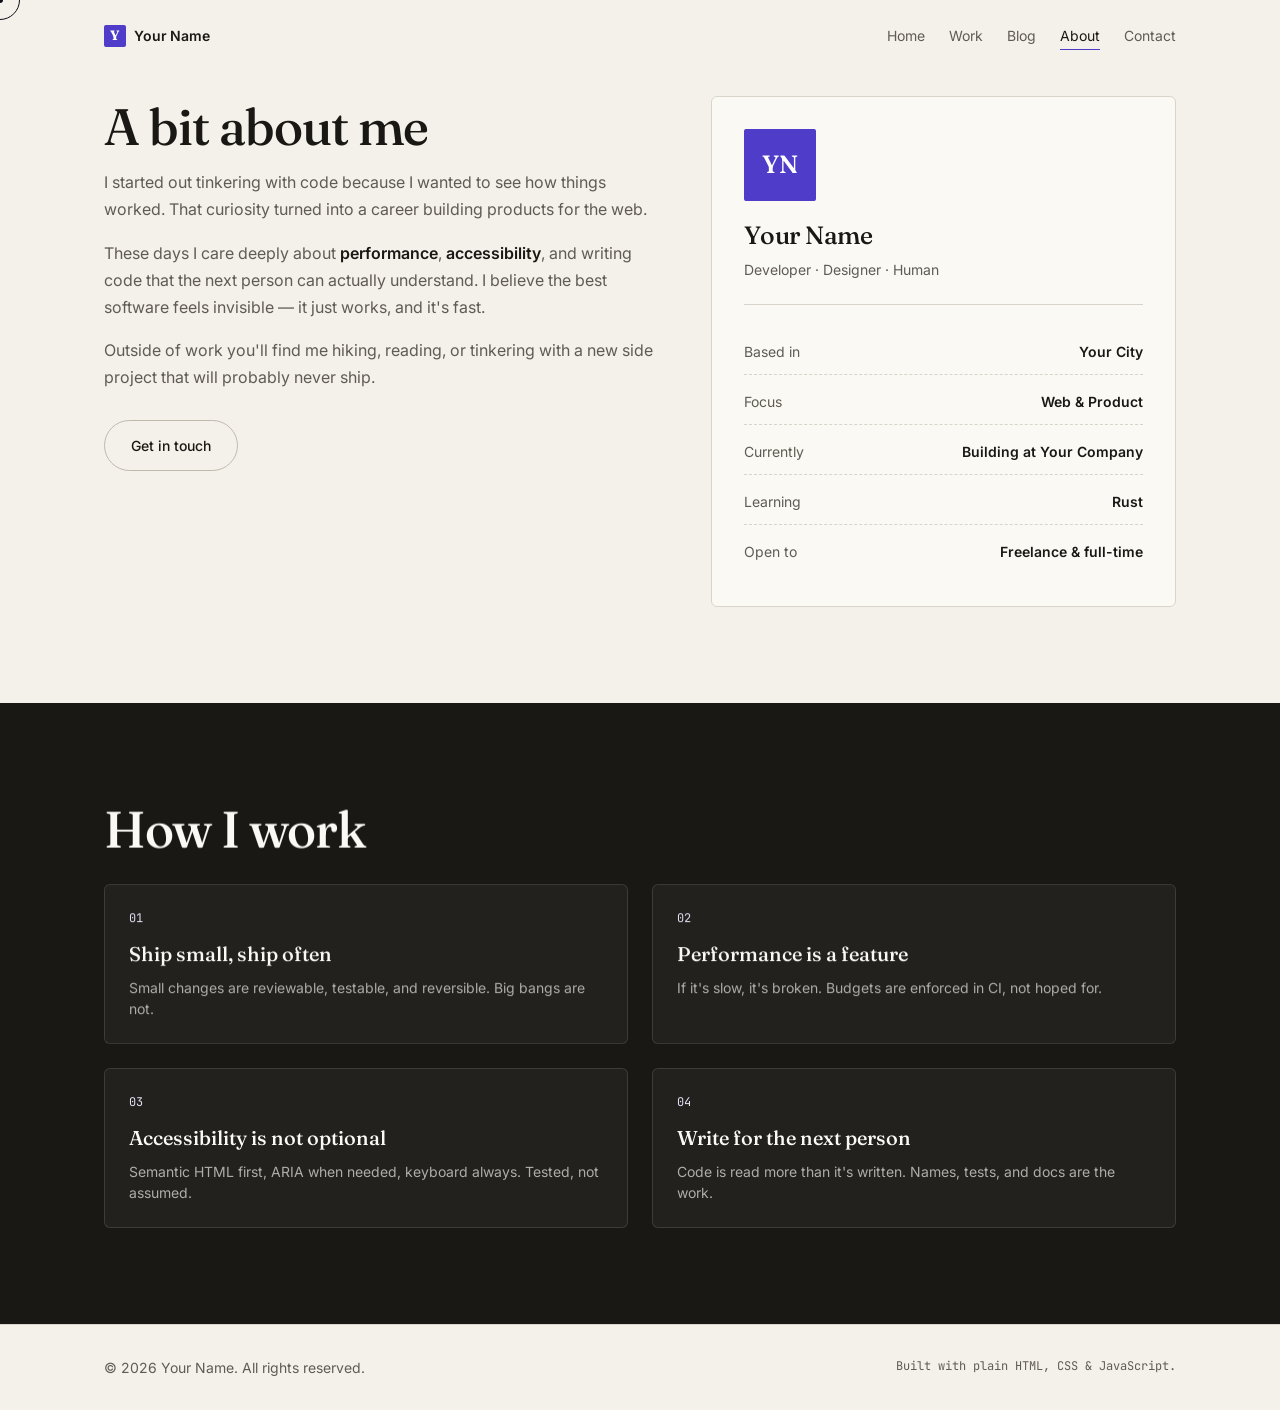
==== about.html @ 0337fd8b "Add multi-page site: work, blog, post, about, contact + improved UI" ====
<!DOCTYPE html>
<html lang="en">
<head>
  <meta charset="UTF-8" />
  <meta name="viewport" content="width=device-width, initial-scale=1.0" />
  <title>About — Your Name</title>
  <meta name="description" content="About Your Name — developer, designer, human." />
  <link rel="preconnect" href="https://fonts.googleapis.com" />
  <link rel="preconnect" href="https://fonts.gstatic.com" crossorigin />
  <link href="https://fonts.googleapis.com/css2?family=Fraunces:ital,opsz,wght@0,9..144,400;0,9..144,500;0,9..144,600;1,9..144,500;1,9..144,600&family=Inter:wght@400;500;600&family=JetBrains+Mono:wght@400;500&display=swap" rel="stylesheet" />
  <link rel="stylesheet" href="assets/styles.css" />
</head>
<body>
  <div class="cursor" aria-hidden="true"></div>
  <div class="cursor-dot" aria-hidden="true"></div>
  <div class="scroll-progress" aria-hidden="true"></div>

  <header class="nav" id="nav">
    <div class="nav__inner container">
      <a href="index.html" class="nav__brand">
        <span class="nav__brand-mark">Y</span>
        <span>Your Name</span>
      </a>
      <nav class="nav__links" id="navLinks">
        <a href="index.html">Home</a>
        <a href="work.html">Work</a>
        <a href="blog.html">Blog</a>
        <a href="about.html" class="is-active">About</a>
        <a href="contact.html">Contact</a>
      </nav>
      <button class="nav__toggle" id="navToggle" aria-label="Toggle menu" aria-expanded="false">
        <span></span><span></span><span></span>
      </button>
    </div>
  </header>

  <main id="top">
    <section class="section">
      <div class="container about">
        <div class="about__text">
          <h1 class="section__title reveal">A bit about me</h1>
          <p class="reveal">
            I started out tinkering with code because I wanted to see how things worked.
            That curiosity turned into a career building products for the web.
          </p>
          <p class="reveal">
            These days I care deeply about <strong>performance</strong>, <strong>accessibility</strong>,
            and writing code that the next person can actually understand. I believe the best
            software feels invisible — it just works, and it's fast.
          </p>
          <p class="reveal">
            Outside of work you'll find me hiking, reading,
            or tinkering with a new side project that will probably never ship.
          </p>
          <a href="contact.html" class="btn btn--ghost reveal" data-magnetic>Get in touch</a>
        </div>

        <aside class="about__card reveal">
          <div class="avatar">YN</div>
          <h2 class="about__name">Your Name</h2>
          <p class="about__role">Developer · Designer · Human</p>
          <ul class="facts">
            <li><span>Based in</span><strong>Your City</strong></li>
            <li><span>Focus</span><strong>Web &amp; Product</strong></li>
            <li><span>Currently</span><strong>Building at Your Company</strong></li>
            <li><span>Learning</span><strong>Rust</strong></li>
            <li><span>Open to</span><strong>Freelance &amp; full-time</strong></li>
          </ul>
        </aside>
      </div>
    </section>

    <section class="section section--inverse">
      <div class="container">
        <h2 class="section__title reveal">How I work</h2>
        <div class="principles">
          <div class="principle reveal">
            <span class="principle__num">01</span>
            <h3>Ship small, ship often</h3>
            <p>Small changes are reviewable, testable, and reversible. Big bangs are not.</p>
          </div>
          <div class="principle reveal">
            <span class="principle__num">02</span>
            <h3>Performance is a feature</h3>
            <p>If it's slow, it's broken. Budgets are enforced in CI, not hoped for.</p>
          </div>
          <div class="principle reveal">
            <span class="principle__num">03</span>
            <h3>Accessibility is not optional</h3>
            <p>Semantic HTML first, ARIA when needed, keyboard always. Tested, not assumed.</p>
          </div>
          <div class="principle reveal">
            <span class="principle__num">04</span>
            <h3>Write for the next person</h3>
            <p>Code is read more than it's written. Names, tests, and docs are the work.</p>
          </div>
        </div>
      </div>
    </section>
  </main>

  <footer class="footer">
    <div class="container footer__inner">
      <p>© <span id="year">2026</span> Your Name. All rights reserved.</p>
      <p class="footer__built">Built with plain HTML, CSS &amp; JavaScript.</p>
    </div>
  </footer>
  <button class="to-top" id="toTop" aria-label="Back to top">↑</button>
  <script src="assets/main.js"></script>
</body>
</html>
---- assets/styles.css ----
/* =========================================================
   Portfolio — design tokens + styles
   Theme: warm paper ground, indigo-violet accent.
   ========================================================= */

:root {
  /* ---- Color: named by role ---- */
  --surface-sunken:  #F4F1EA;   /* page ground */
  --surface-raised:  #FBF9F3;   /* panels, cards */
  --surface-active:  #EDE9E0;   /* hover / selected */
  --surface-inverse: #1A1815;   /* dark panels on light ground */

  --line-subtle:     #D9D4C9;
  --line-strong:     #BFB9AC;

  --ink-primary:     #1A1815;   /* body text */
  --ink-secondary:   #5F5B55;   /* metadata — 4.5:1 on --surface-sunken */
  --ink-on-inverse:  #FBF9F3;

  --accent:          #4F3CC9;   /* the one saturated color */
  --accent-hover:    #3F2FB0;
  --accent-quiet:    #E5E1F5;
  --accent-ink:      #FFFFFF;

  --danger:          #C2453A;

  /* ---- Type ---- */
  --font-display: "Fraunces", "Iowan Old Style", "Times New Roman", serif;
  --font-text:    "Inter", system-ui, -apple-system, "Segoe UI", sans-serif;
  --font-data:    "JetBrains Mono", ui-monospace, "SF Mono", Menlo, monospace;

  /* Scale: major third 1.25, 1rem base */
  --text-xs:   0.75rem;
  --text-sm:   0.875rem;
  --text-base: 1rem;
  --text-lg:   1.25rem;
  --text-xl:   1.5625rem;
  --text-2xl:  1.953rem;
  --text-3xl:  2.441rem;
  --text-4xl:  3.052rem;
  --text-5xl:  3.815rem;

  --leading-tight:  1.05;
  --leading-snug:   1.2;
  --leading-normal: 1.5;
  --leading-prose:  1.7;   /* serif body gets more air */

  /* ---- Space: 4px base ---- */
  --space-1:  0.25rem;
  --space-2:  0.5rem;
  --space-3:  0.75rem;
  --space-4:  1rem;
  --space-6:  1.5rem;
  --space-8:  2rem;
  --space-12: 3rem;
  --space-16: 4rem;
  --space-24: 6rem;

  /* ---- Shape ---- */
  --radius-tight: 2px;
  --radius-panel: 6px;
  --radius-pill:  999px;

  /* ---- Motion ---- */
  --dur-micro:  120ms;
  --dur-small:  200ms;
  --dur-medium: 320ms;
  --dur-large:  520ms;

  --ease-out:       cubic-bezier(0.16, 1, 0.3, 1);
  --ease-in:        cubic-bezier(0.55, 0, 1, 0.45);
  --ease-in-out:    cubic-bezier(0.65, 0, 0.35, 1);
  --ease-overshoot: cubic-bezier(0.34, 1.56, 0.64, 1);

  /* ---- Layout ---- */
  --container: 1120px;
  --nav-h: 72px;
  --max-prose: 68ch;
}

/* ---------- Reset ---------- */
*, *::before, *::after { box-sizing: border-box; }
* { margin: 0; }

html {
  scroll-behavior: smooth;
  scroll-padding-top: var(--nav-h);
  -webkit-text-size-adjust: 100%;
}

body {
  font-family: var(--font-text);
  font-size: var(--text-base);
  line-height: var(--leading-normal);
  background: var(--surface-sunken);
  color: var(--ink-primary);
  -webkit-font-smoothing: antialiased;
  text-rendering: optimizeLegibility;
  overflow-x: hidden;
}

img, svg, canvas { display: block; max-width: 100%; }
a { color: inherit; text-decoration: none; }
button { font: inherit; color: inherit; cursor: pointer; }
ul { list-style: none; padding: 0; }

:focus-visible {
  outline: 2px solid var(--accent);
  outline-offset: 3px;
  border-radius: var(--radius-tight);
}

.container {
  width: 100%;
  max-width: var(--container);
  margin-inline: auto;
  padding-inline: var(--space-6);
}

/* ---------- Scroll progress ---------- */
.scroll-progress {
  position: fixed;
  inset: 0 auto auto 0;
  height: 2px;
  width: 0%;
  background: var(--accent);
  z-index: 120;
  transition: width 80ms linear;
}

/* =========================================================
   CUSTOM CURSOR
   ========================================================= */
.cursor,
.cursor-dot {
  position: fixed;
  top: 0; left: 0;
  pointer-events: none;
  z-index: 200;
  mix-blend-mode: difference;
  will-change: transform;
}
.cursor {
  width: 40px; height: 40px;
  margin: -20px 0 0 -20px;
  border: 1px solid #fff;
  border-radius: 50%;
  transition: width var(--dur-micro) var(--ease-out),
              height var(--dur-micro) var(--ease-out),
              margin var(--dur-micro) var(--ease-out),
              background var(--dur-micro) var(--ease-out);
}
.cursor-dot {
  width: 6px; height: 6px;
  margin: -3px 0 0 -3px;
  background: #fff;
  border-radius: 50%;
}
.cursor.is-hover {
  width: 72px; height: 72px;
  margin: -36px 0 0 -36px;
  background: rgba(255, 255, 255, 0.08);
}
@media (hover: none), (pointer: coarse) {
  .cursor, .cursor-dot { display: none; }
}

/* =========================================================
   NAV
   ========================================================= */
.nav {
  position: fixed;
  inset: 0 0 auto 0;
  height: var(--nav-h);
  z-index: 100;
  transition: background var(--dur-small) var(--ease-out),
              border-color var(--dur-small) var(--ease-out),
              backdrop-filter var(--dur-small);
  border-bottom: 1px solid transparent;
}
.nav.is-stuck {
  background: rgba(244, 241, 234, 0.82);
  backdrop-filter: blur(14px) saturate(140%);
  border-bottom-color: var(--line-subtle);
}
.nav__inner {
  height: 100%;
  display: flex;
  align-items: center;
  justify-content: space-between;
  gap: var(--space-6);
}
.nav__brand {
  display: flex;
  align-items: center;
  gap: var(--space-2);
  font-weight: 600;
  letter-spacing: -0.01em;
  font-size: var(--text-sm);
  min-height: 44px;
}
.nav__brand-mark {
  width: 22px; height: 22px;
  border-radius: var(--radius-tight);
  background: var(--accent);
  display: grid;
  place-items: center;
  color: var(--accent-ink);
  font-family: var(--font-display);
  font-weight: 700;
  font-size: 0.85rem;
}
.nav__links {
  display: flex;
  gap: var(--space-6);
  font-size: var(--text-sm);
  color: var(--ink-secondary);
}
.nav__links a {
  position: relative;
  padding: var(--space-1) 0;
  transition: color var(--dur-micro) var(--ease-out);
}
.nav__links a:hover { color: var(--ink-primary); }
.nav__links a.is-active { color: var(--ink-primary); }
.nav__links a::after {
  content: "";
  position: absolute;
  left: 0; bottom: 0;
  width: 0; height: 1px;
  background: var(--accent);
  transition: width var(--dur-small) var(--ease-out);
}
.nav__links a:hover::after,
.nav__links a.is-active::after { width: 100%; }

.nav__toggle {
  display: none;
  width: 44px; height: 44px;
  background: transparent;
  border: 1px solid var(--line-subtle);
  border-radius: var(--radius-tight);
  padding: 11px 10px;
  flex-direction: column;
  justify-content: space-between;
}
.nav__toggle span {
  display: block;
  height: 2px;
  width: 100%;
  background: var(--ink-primary);
  transition: transform var(--dur-small) var(--ease-out), opacity var(--dur-micro);
}
.nav.is-open .nav__toggle span:nth-child(1) { transform: translateY(9px) rotate(45deg); }
.nav.is-open .nav__toggle span:nth-child(2) { opacity: 0; }
.nav.is-open .nav__toggle span:nth-child(3) { transform: translateY(-9px) rotate(-45deg); }

/* =========================================================
   HERO
   ========================================================= */
.hero {
  position: relative;
  min-height: 100svh;
  display: flex;
  align-items: center;
  padding: calc(var(--nav-h) + var(--space-8)) 0 var(--space-16);
  overflow: hidden;
  background: var(--surface-sunken);
}

.hero__canvas {
  position: absolute;
  inset: 0;
  width: 100%;
  height: 100%;
  pointer-events: none;
  opacity: 0.55;
}

.hero__inner { position: relative; z-index: 1; max-width: 920px; }

.hero__eyebrow {
  display: inline-flex;
  align-items: center;
  gap: var(--space-2);
  font-size: var(--text-sm);
  color: var(--ink-secondary);
  border: 1px solid var(--line-subtle);
  background: var(--surface-raised);
  padding: var(--space-1) var(--space-3);
  border-radius: var(--radius-pill);
  margin-bottom: var(--space-6);
}
.pulse {
  width: 7px; height: 7px;
  border-radius: 50%;
  background: var(--accent);
  box-shadow: 0 0 0 0 var(--accent-quiet);
  animation: pulse 2.4s infinite;
}
@keyframes pulse {
  70%  { box-shadow: 0 0 0 9px rgba(79, 60, 201, 0); }
  100% { box-shadow: 0 0 0 0 rgba(79, 60, 201, 0); }
}

.hero__title {
  font-family: var(--font-display);
  font-size: clamp(2.6rem, 7vw, 5.2rem);
  line-height: var(--leading-tight);
  letter-spacing: -0.025em;
  font-weight: 500;
  margin-bottom: var(--space-6);
  max-width: 14ch;
}

.hero__title .gradient-text {
  font-style: italic;
  font-weight: 600;
  color: var(--accent);
  background: none;
  -webkit-background-clip: border-box;
  background-clip: border-box;
}

/* typewriter */
.typewriter { color: var(--ink-primary); }
.type-cursor {
  display: inline-block;
  margin-left: 2px;
  color: var(--accent);
  animation: blink 1s steps(2, start) infinite;
}
@keyframes blink { 50% { opacity: 0; } }

.hero__subtitle {
  font-size: var(--text-lg);
  color: var(--ink-secondary);
  max-width: 52ch;
  margin-bottom: var(--space-8);
  line-height: var(--leading-prose);
}
.hero__subtitle strong { color: var(--ink-primary); font-weight: 600; }

.hero__actions {
  display: flex;
  flex-wrap: wrap;
  gap: var(--space-3);
  margin-bottom: var(--space-12);
}

.btn {
  display: inline-flex;
  align-items: center;
  justify-content: center;
  gap: var(--space-2);
  padding: 14px 26px;
  border-radius: var(--radius-pill);
  font-weight: 500;
  font-size: var(--text-sm);
  border: 1px solid transparent;
  transition: background var(--dur-micro) var(--ease-out),
              color var(--dur-micro) var(--ease-out),
              border-color var(--dur-micro) var(--ease-out),
              transform var(--dur-small) var(--ease-out),
              box-shadow var(--dur-small) var(--ease-out);
  position: relative;
  overflow: hidden;
}
.btn--primary {
  background: var(--accent);
  color: var(--accent-ink);
}
.btn--primary:hover {
  background: var(--accent-hover);
  transform: translateY(-2px);
  box-shadow: 0 12px 30px -12px rgba(79, 60, 201, 0.45);
}
.btn--ghost {
  border-color: var(--line-strong);
  background: transparent;
  color: var(--ink-primary);
}
.btn--ghost:hover {
  border-color: var(--accent);
  color: var(--accent);
  transform: translateY(-2px);
}
.btn:active { transform: translateY(0) scale(0.98); }

.hero__meta {
  display: flex;
  flex-wrap: wrap;
  gap: var(--space-8);
  padding-top: var(--space-6);
  border-top: 1px solid var(--line-subtle);
}
.stat { display: flex; flex-direction: column; gap: var(--space-1); }
.stat__num {
  font-family: var(--font-display);
  font-size: var(--text-3xl);
  font-weight: 600;
  letter-spacing: -0.02em;
  color: var(--ink-primary);
  line-height: 1;
}
.stat__label {
  font-size: var(--text-xs);
  color: var(--ink-secondary);
  text-transform: none;
  letter-spacing: 0;
}

.hero__scroll {
  position: absolute;
  bottom: var(--space-6);
  left: 50%;
  transform: translateX(-50%);
  display: flex;
  flex-direction: column;
  align-items: center;
  gap: var(--space-2);
  font-size: var(--text-xs);
  letter-spacing: 0.12em;
  text-transform: lowercase;
  color: var(--ink-secondary);
}
.hero__scroll-line {
  width: 1px; height: 36px;
  background: linear-gradient(to bottom, var(--accent), transparent);
  animation: scrollLine 2.2s var(--ease-in-out) infinite;
}
@keyframes scrollLine {
  0%, 100% { opacity: 0.2; transform: scaleY(0.5); transform-origin: top; }
  50%      { opacity: 1;    transform: scaleY(1);  transform-origin: top; }
}

/* =========================================================
   SECTIONS
   ========================================================= */
.section { padding: clamp(var(--space-16), 9vw, var(--space-24)) 0; position: relative; }
.section--inverse {
  background: var(--surface-inverse);
  color: var(--ink-on-inverse);
}
.section--inverse .section__tag { color: var(--accent-quiet); }
.section--inverse .section__desc { color: rgba(251, 249, 243, 0.6); }

.section__head { margin-bottom: var(--space-8); max-width: 62ch; }
.section__title {
  font-family: var(--font-display);
  font-size: clamp(2rem, 4.5vw, 3.2rem);
  font-weight: 500;
  letter-spacing: -0.02em;
  line-height: var(--leading-snug);
  margin-bottom: var(--space-3);
}
.section__desc {
  color: var(--ink-secondary);
  font-size: var(--text-lg);
  max-width: 52ch;
}

/* =========================================================
   WORK — asymmetric grid, not identical cards
   ========================================================= */
.grid--work {
  display: grid;
  grid-template-columns: 1.3fr 1fr;
  grid-template-rows: auto auto;
  gap: var(--space-6);
}
.grid--work .card:first-child {
  grid-row: 1 / 3;
}

.card {
  background: var(--surface-raised);
  border: 1px solid var(--line-subtle);
  border-radius: var(--radius-panel);
  overflow: hidden;
  display: flex;
  flex-direction: column;
  transition: transform var(--dur-small) var(--ease-out),
              border-color var(--dur-small) var(--ease-out),
              box-shadow var(--dur-small) var(--ease-out);
  will-change: transform;
}
.card:hover {
  transform: translateY(-4px);
  border-color: var(--accent);
  box-shadow: 0 18px 40px -20px rgba(79, 60, 201, 0.25);
}
.card__media {
  aspect-ratio: 16 / 10;
  position: relative;
  display: grid;
  place-items: center;
  border-bottom: 1px solid var(--line-subtle);
  overflow: hidden;
}
.card:first-child .card__media { aspect-ratio: 4 / 3; }
.card__media--a { background: linear-gradient(135deg, #E8E2F5 0%, #D4CCEE 100%); }
.card__media--b { background: linear-gradient(135deg, #E2ECE8 0%, #CCE2DB 100%); }
.card__media--c { background: linear-gradient(135deg, #F0E6E2 0%, #E2D2CC 100%); }

.card__media::after {
  content: "";
  position: absolute;
  inset: 0;
  background-image:
    linear-gradient(var(--line-subtle) 1px, transparent 1px),
    linear-gradient(90deg, var(--line-subtle) 1px, transparent 1px);
  background-size: 32px 32px;
  mask-image: radial-gradient(circle at 50% 50%, #000 10%, transparent 70%);
  opacity: 0.6;
}
.card__badge {
  position: relative;
  z-index: 1;
  font-family: var(--font-data);
  font-size: var(--text-xs);
  letter-spacing: 0.06em;
  color: var(--ink-secondary);
  background: var(--surface-raised);
  border: 1px solid var(--line-subtle);
  padding: var(--space-1) var(--space-2);
  border-radius: var(--radius-tight);
}
.card__body { padding: var(--space-6); display: flex; flex-direction: column; gap: var(--space-3); flex: 1; }
.card__title {
  font-family: var(--font-display);
  font-size: var(--text-xl);
  font-weight: 500;
  letter-spacing: -0.01em;
  line-height: var(--leading-snug);
}
.card:first-child .card__title { font-size: var(--text-2xl); }
.card__text { color: var(--ink-secondary); font-size: var(--text-sm); flex: 1; line-height: var(--leading-normal); }

.tags { display: flex; flex-wrap: wrap; gap: var(--space-2); }
.tags li {
  font-family: var(--font-data);
  font-size: var(--text-xs);
  color: var(--ink-secondary);
  border: 1px solid var(--line-subtle);
  border-radius: var(--radius-tight);
  padding: 4px 10px;
  background: var(--surface-sunken);
}
.card__link {
  color: var(--accent);
  font-weight: 500;
  font-size: var(--text-sm);
  display: inline-flex;
  align-items: center;
  gap: var(--space-1);
  min-height: 44px;
  transition: gap var(--dur-small) var(--ease-out), color var(--dur-micro);
}
.card__link:hover { gap: var(--space-2); color: var(--accent-hover); }
.card__link::after { content: "→"; transition: transform var(--dur-small) var(--ease-out); }
.card__link:hover::after { transform: translateX(3px); }

/* =========================================================
   ABOUT — split, not card kit
   ========================================================= */
.about {
  display: grid;
  grid-template-columns: 1.2fr 1fr;
  gap: var(--space-12);
  align-items: start;
}
.about__text p {
  color: var(--ink-secondary);
  margin-bottom: var(--space-4);
  max-width: var(--max-prose);
  line-height: var(--leading-prose);
}
.about__text strong { color: var(--ink-primary); font-weight: 600; }
.about__text .btn { margin-top: var(--space-3); }

.about__card {
  background: var(--surface-raised);
  border: 1px solid var(--line-subtle);
  border-radius: var(--radius-panel);
  padding: var(--space-8);
}
.avatar {
  width: 72px; height: 72px;
  border-radius: var(--radius-tight);
  display: grid;
  place-items: center;
  font-family: var(--font-display);
  font-size: var(--text-xl);
  font-weight: 600;
  color: var(--accent-ink);
  background: var(--accent);
  margin-bottom: var(--space-4);
}
.about__name {
  font-family: var(--font-display);
  font-size: var(--text-xl);
  font-weight: 500;
  letter-spacing: -0.01em;
  margin-bottom: var(--space-1);
}
.about__role {
  color: var(--ink-secondary);
  font-size: var(--text-sm);
  margin-bottom: var(--space-6);
  padding-bottom: var(--space-6);
  border-bottom: 1px solid var(--line-subtle);
}

.facts { display: grid; gap: var(--space-1); }
.facts li {
  display: flex;
  justify-content: space-between;
  gap: var(--space-4);
  padding: var(--space-3) 0;
  border-bottom: 1px dashed var(--line-subtle);
  font-size: var(--text-sm);
}
.facts li:last-child { border-bottom: 0; }
.facts span { color: var(--ink-secondary); }
.facts strong { font-weight: 600; text-align: right; }

/* =========================================================
   SKILLS
   ========================================================= */
.skills {
  display: grid;
  grid-template-columns: repeat(4, 1fr);
  gap: var(--space-4);
  border-top: 1px solid var(--line-subtle);
  padding-top: var(--space-8);
}
.skills__group h3 {
  font-family: var(--font-data);
  font-size: var(--text-xs);
  letter-spacing: 0.08em;
  color: var(--ink-secondary);
  margin-bottom: var(--space-4);
  font-weight: 500;
}
.chips { display: flex; flex-wrap: wrap; gap: var(--space-2); }
.chips li {
  font-size: var(--text-sm);
  color: var(--ink-primary);
  padding: 6px 0;
  border-bottom: 1px solid var(--line-subtle);
  margin-right: var(--space-3);
  transition: color var(--dur-micro) var(--ease-out),
              border-color var(--dur-micro) var(--ease-out);
}
.chips li:hover { color: var(--accent); border-color: var(--accent); }

/* =========================================================
   CONTACT
   ========================================================= */
.contact {
  display: grid;
  grid-template-columns: 1fr 1fr;
  gap: var(--space-12);
  align-items: start;
}
.contact .section__head { margin-bottom: 0; }
.contact__intro {
  color: var(--ink-secondary);
  font-size: var(--text-lg);
  margin-top: var(--space-4);
  line-height: var(--leading-prose);
  max-width: 40ch;
}

.form {
  background: var(--surface-raised);
  border: 1px solid var(--line-subtle);
  border-radius: var(--radius-panel);
  padding: var(--space-8);
  display: grid;
  gap: var(--space-4);
}
.form__row { display: grid; grid-template-columns: 1fr 1fr; gap: var(--space-4); }

.field { display: grid; gap: var(--space-2); }
.field span {
  font-size: var(--text-xs);
  font-weight: 500;
  color: var(--ink-secondary);
  letter-spacing: 0.04em;
}
.field input,
.field textarea {
  font: inherit;
  font-size: var(--text-sm);
  color: var(--ink-primary);
  background: var(--surface-sunken);
  border: 1px solid var(--line-subtle);
  border-radius: var(--radius-tight);
  padding: 12px 14px;
  resize: vertical;
  transition: border-color var(--dur-micro) var(--ease-out),
              box-shadow var(--dur-micro) var(--ease-out),
              background var(--dur-micro);
}
.field input::placeholder,
.field textarea::placeholder { color: var(--ink-secondary); }
.field input:focus,
.field textarea:focus {
  outline: none;
  border-color: var(--accent);
  box-shadow: 0 0 0 3px var(--accent-quiet);
  background: var(--surface-raised);
}
.field.is-error input,
.field.is-error textarea { border-color: var(--danger); }
.field.is-error input:focus,
.field.is-error textarea:focus { box-shadow: 0 0 0 3px rgba(194, 69, 58, 0.18); }

.form .btn { justify-self: start; margin-top: var(--space-2); }
.form__note { font-size: var(--text-sm); color: var(--accent); min-height: 1.2em; }
.form__note.is-error { color: var(--danger); }

.socials {
  display: flex;
  flex-wrap: wrap;
  gap: var(--space-4);
  margin-top: var(--space-8);
  padding-top: var(--space-6);
  border-top: 1px solid var(--line-subtle);
}
.socials a {
  font-size: var(--text-sm);
  color: var(--ink-secondary);
  padding: var(--space-2) var(--space-2);
  min-height: 44px;
  display: inline-flex;
  align-items: center;
  border-bottom: 1px solid transparent;
  transition: color var(--dur-micro) var(--ease-out),
              border-color var(--dur-micro) var(--ease-out);
}
.socials a:hover { color: var(--accent); border-color: var(--accent); }

/* =========================================================
   FOOTER
   ========================================================= */
.footer {
  border-top: 1px solid var(--line-subtle);
  padding: var(--space-8) 0;
  background: var(--surface-sunken);
}
.footer__inner {
  display: flex;
  flex-wrap: wrap;
  justify-content: space-between;
  gap: var(--space-3);
  font-size: var(--text-sm);
  color: var(--ink-secondary);
}
.footer__built { font-family: var(--font-data); font-size: var(--text-xs); }

.to-top {
  position: fixed;
  right: var(--space-6); bottom: var(--space-6);
  width: 44px; height: 44px;
  border-radius: var(--radius-tight);
  border: 1px solid var(--line-subtle);
  background: var(--surface-raised);
  font-size: var(--text-lg);
  display: grid;
  place-items: center;
  opacity: 0;
  pointer-events: none;
  transform: translateY(12px);
  transition: opacity var(--dur-small) var(--ease-out),
              transform var(--dur-small) var(--ease-out),
              border-color var(--dur-micro);
  z-index: 90;
}
.to-top.is-visible { opacity: 1; pointer-events: auto; transform: translateY(0); }
.to-top:hover { border-color: var(--accent); color: var(--accent); }

/* =========================================================
   REVEAL (scroll-driven where supported, IO fallback)
   ========================================================= */
.reveal {
  opacity: 0;
  transform: translateY(20px);
  transition: opacity var(--dur-medium) var(--ease-out),
              transform var(--dur-medium) var(--ease-out);
  will-change: opacity, transform;
}
.reveal.is-in { opacity: 1; transform: none; }

@supports (animation-timeline: view()) {
  .reveal {
    animation: reveal-in linear both;
    animation-timeline: view();
    animation-range: entry 0% cover 30%;
    transition: none;
    opacity: 1;
    transform: none;
  }
  @keyframes reveal-in {
    from { opacity: 0; transform: translateY(20px); }
    to   { opacity: 1; transform: none; }
  }
}

/* =========================================================
   RESPONSIVE
   ========================================================= */
@media (max-width: 960px) {
  .principles { grid-template-columns: 1fr; }
  .contact-page { grid-template-columns: 1fr; gap: var(--space-8); }
  .grid--work { grid-template-columns: 1fr; }
  .grid--work .card:first-child { grid-row: auto; }
  .card:first-child .card__media { aspect-ratio: 16 / 10; }
  .skills { grid-template-columns: repeat(2, 1fr); }
  .contact { grid-template-columns: 1fr; gap: var(--space-8); }
  .about { grid-template-columns: 1fr; gap: var(--space-8); }
}

@media (max-width: 680px) {
  .nav__links {
    position: fixed;
    inset: var(--nav-h) 0 auto 0;
    flex-direction: column;
    gap: 0;
    background: rgba(244, 241, 234, 0.96);
    backdrop-filter: blur(14px);
    border-bottom: 1px solid var(--line-subtle);
    padding: var(--space-2) var(--space-6) var(--space-4);
    transform: translateY(-8px);
    opacity: 0;
    pointer-events: none;
    transition: opacity var(--dur-small), transform var(--dur-small) var(--ease-out);
  }
  .nav.is-open .nav__links { opacity: 1; transform: none; pointer-events: auto; }
  .nav__links a { padding: var(--space-3) 0; border-bottom: 1px solid var(--line-subtle); }
  .nav__links a::after { display: none; }
  .nav__toggle { display: flex; }

  .form__row { grid-template-columns: 1fr; }
  .hero__meta { gap: var(--space-6); }
  .hero__actions .btn { flex: 1 1 auto; }
  .footer__inner { justify-content: center; text-align: center; }
  .skills { grid-template-columns: 1fr; }
}

/* =========================================================
   BLOG
   ========================================================= */
.blog-list { display: grid; gap: var(--space-8); max-width: 760px; }
.blog-card {
  padding: var(--space-6) 0;
  border-bottom: 1px solid var(--line-subtle);
}
.blog-card:last-child { border-bottom: 0; }
.blog-card__meta {
  display: flex;
  align-items: center;
  gap: var(--space-3);
  font-size: var(--text-xs);
  color: var(--ink-secondary);
  margin-bottom: var(--space-3);
  font-family: var(--font-data);
}
.blog-card__tag {
  color: var(--accent);
  border: 1px solid var(--accent-quiet);
  background: var(--accent-quiet);
  padding: 2px 8px;
  border-radius: var(--radius-tight);
}
.blog-card__title {
  font-family: var(--font-display);
  font-size: var(--text-2xl);
  font-weight: 500;
  letter-spacing: -0.015em;
  line-height: var(--leading-snug);
  margin-bottom: var(--space-2);
}
.blog-card__title a { transition: color var(--dur-micro); }
.blog-card__title a:hover { color: var(--accent); }
.blog-card__excerpt { color: var(--ink-secondary); margin-bottom: var(--space-3); max-width: 60ch; }

/* =========================================================
   POST
   ========================================================= */
.post { max-width: 720px; margin-inline: auto; }
.post__head { margin-bottom: var(--space-8); }
.post__meta { font-family: var(--font-data); font-size: var(--text-xs); color: var(--ink-secondary); margin-bottom: var(--space-4); }
.post__title {
  font-family: var(--font-display);
  font-size: clamp(2rem, 5vw, 3.2rem);
  font-weight: 500;
  letter-spacing: -0.02em;
  line-height: var(--leading-snug);
  margin-bottom: var(--space-4);
}
.post__lede { font-size: var(--text-lg); color: var(--ink-secondary); line-height: var(--leading-prose); }
.post__body { font-size: var(--text-base); line-height: var(--leading-prose); color: var(--ink-primary); }
.post__body p { margin-bottom: var(--space-4); max-width: var(--max-prose); }
.post__body h2 {
  font-family: var(--font-display);
  font-size: var(--text-xl);
  font-weight: 500;
  margin: var(--space-8) 0 var(--space-3);
  letter-spacing: -0.01em;
}
.post__foot { margin-top: var(--space-8); padding-top: var(--space-6); border-top: 1px solid var(--line-subtle); }

/* =========================================================
   PRINCIPLES (about)
   ========================================================= */
.principles { display: grid; grid-template-columns: repeat(2, 1fr); gap: var(--space-6); margin-top: var(--space-6); }
.principle {
  padding: var(--space-6);
  border: 1px solid rgba(251, 249, 243, 0.12);
  border-radius: var(--radius-panel);
  background: rgba(251, 249, 243, 0.04);
}
.principle__num { font-family: var(--font-data); font-size: var(--text-xs); color: var(--accent-quiet); display: block; margin-bottom: var(--space-3); }
.principle h3 { font-family: var(--font-display); font-size: var(--text-lg); font-weight: 500; margin-bottom: var(--space-2); }
.principle p { color: rgba(251, 249, 243, 0.65); font-size: var(--text-sm); }

/* =========================================================
   CONTACT PAGE
   ========================================================= */
.contact-page { display: grid; grid-template-columns: 1fr 1.1fr; gap: var(--space-12); align-items: start; }
.contact-details { margin-top: var(--space-8); display: grid; gap: var(--space-3); }
.contact-details li { display: flex; justify-content: space-between; gap: var(--space-4); padding: var(--space-3) 0; border-bottom: 1px dashed var(--line-subtle); font-size: var(--text-sm); }
.contact-details li span { color: var(--ink-secondary); }
.contact-details li a { color: var(--accent); font-weight: 500; }
.contact-details li a:hover { color: var(--accent-hover); }

/* =========================================================
   RESPONSIVE (late overrides for components defined after the
   earlier media queries)
   ========================================================= */
@media (max-width: 960px) {
  .principles { grid-template-columns: 1fr; }
  .contact-page { grid-template-columns: 1fr; gap: var(--space-8); }
}
@media (max-width: 680px) {
  .blog-card__title { font-size: var(--text-xl); }
}

/* =========================================================
   REDUCED MOTION
   ========================================================= */
@media (prefers-reduced-motion: reduce) {
  html { scroll-behavior: auto; }
  *, *::before, *::after {
    animation-duration: 0.01ms !important;
    animation-iteration-count: 1 !important;
    transition-duration: 0.01ms !important;
    scroll-behavior: auto !important;
  }
  .reveal {
    opacity: 1 !important;
    transform: none !important;
    animation: none !important;
  }
  .pulse, .type-cursor, .hero__scroll-line { animation: none !important; }
.hero__canvas { display: none !important; }
}
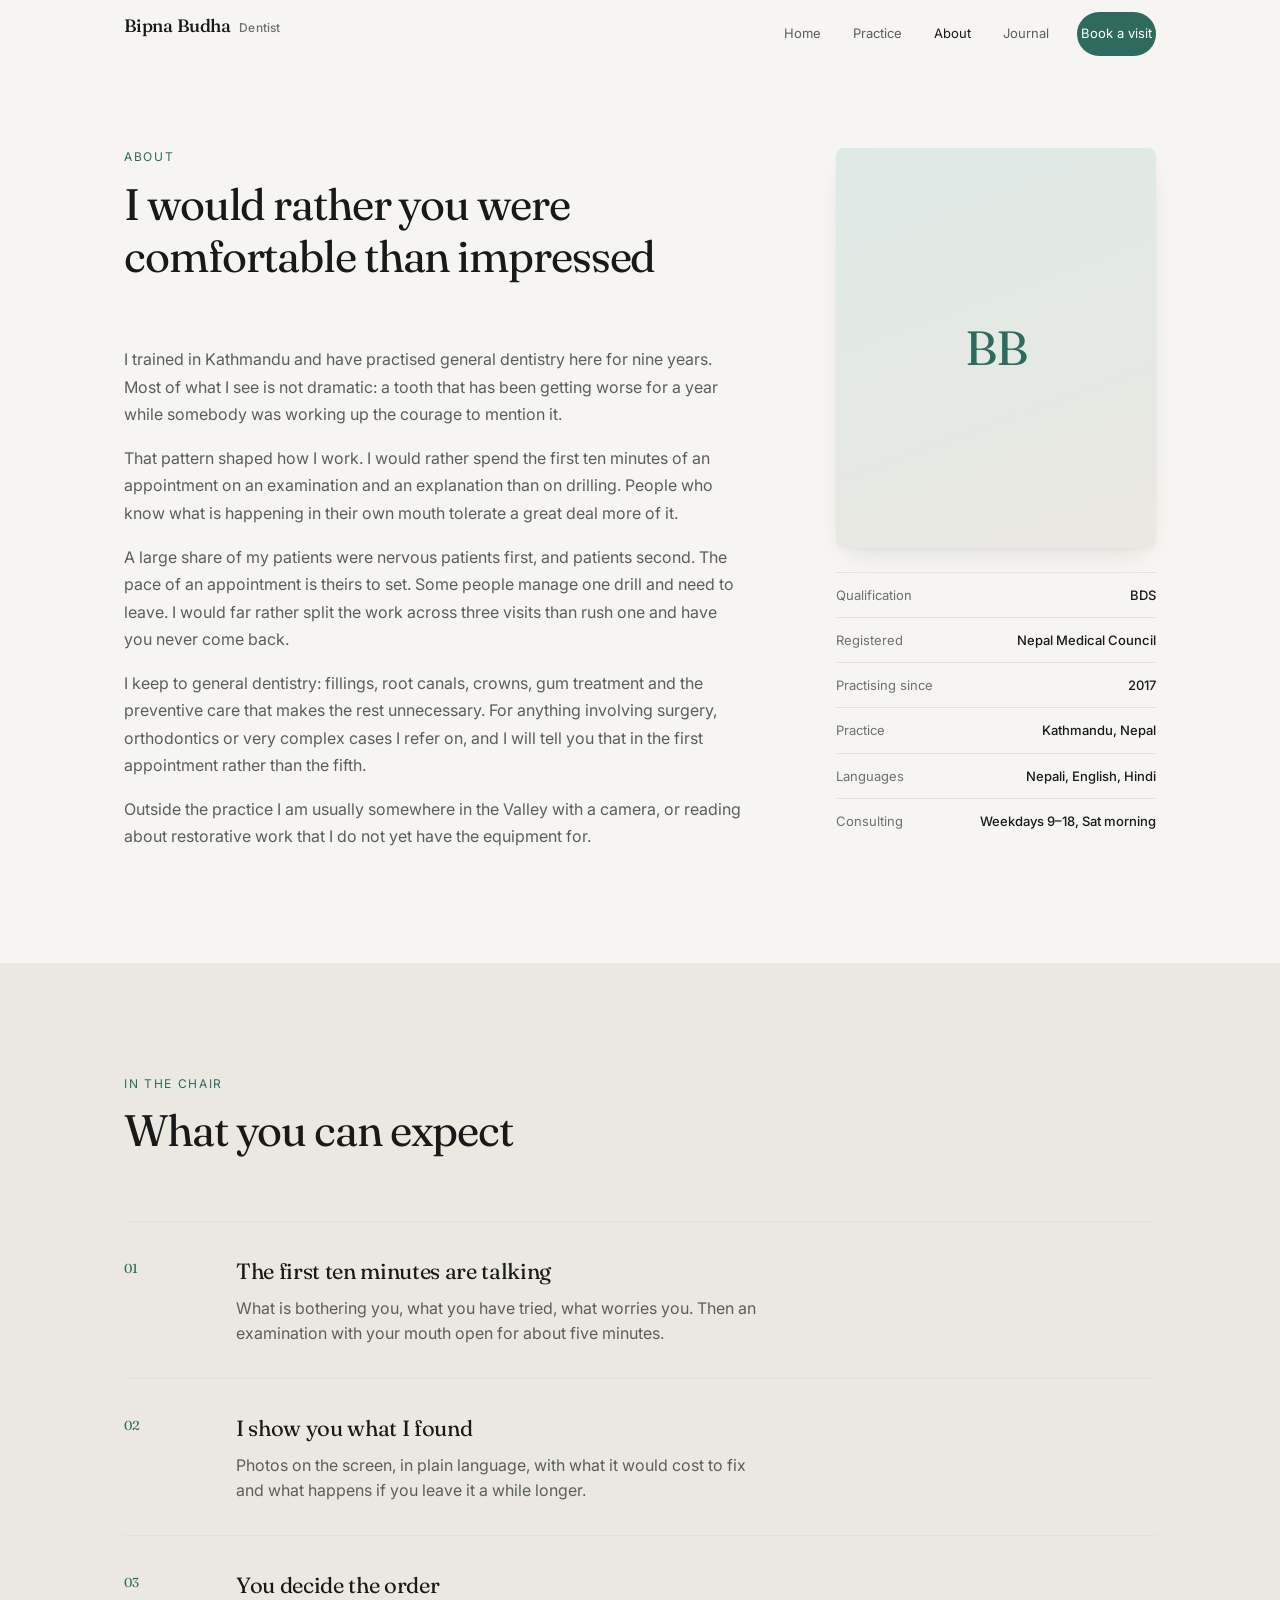
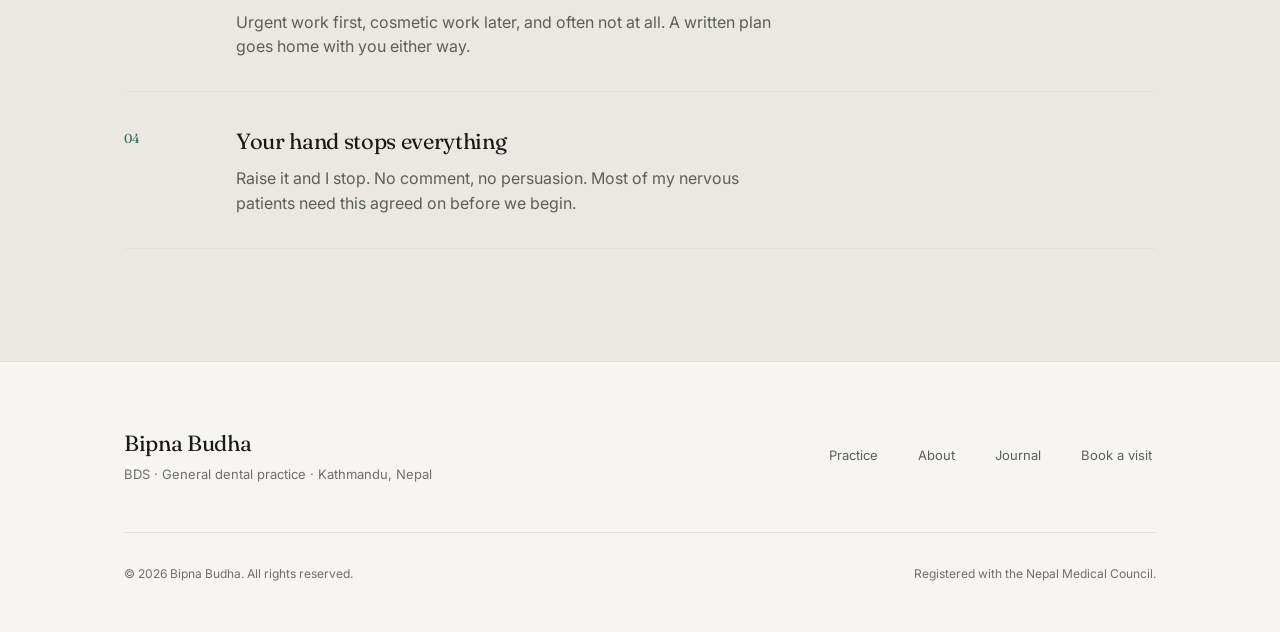
==== commit 8ee5ec97: "Redesign for Bipna Budha, dentist in Kathmandu Replace the developer portfolio with a dental practic" ====
--- a/about.html
+++ b/about.html
@@ -3,108 +3,153 @@
 <head>
   <meta charset="UTF-8" />
   <meta name="viewport" content="width=device-width, initial-scale=1.0" />
-  <title>About — Your Name</title>
-  <meta name="description" content="About Your Name — developer, designer, human." />
+  <title>About — Bipna Budha, Dentist in Kathmandu</title>
+  <meta name="description" content="Bipna Budha is a general dentist in Kathmandu with nine years of practice, focused on making dental appointments less frightening and more predictable." />
+  <meta name="theme-color" content="#F6F5F2" />
+
   <link rel="preconnect" href="https://fonts.googleapis.com" />
   <link rel="preconnect" href="https://fonts.gstatic.com" crossorigin />
-  <link href="https://fonts.googleapis.com/css2?family=Fraunces:ital,opsz,wght@0,9..144,400;0,9..144,500;0,9..144,600;1,9..144,500;1,9..144,600&family=Inter:wght@400;500;600&family=JetBrains+Mono:wght@400;500&display=swap" rel="stylesheet" />
+  <link href="https://fonts.googleapis.com/css2?family=Fraunces:ital,opsz,wght@0,9..144,400;0,9..144,500;1,9..144,400;1,9..144,500&family=Inter:wght@400;500&display=swap" rel="stylesheet" />
   <link rel="stylesheet" href="assets/styles.css" />
+  <link rel="icon" href="data:image/svg+xml,<svg xmlns='http://www.w3.org/2000/svg' viewBox='0 0 32 32'><text y='.85em' font-size='26' font-family='Georgia,serif'>B</text></svg>" />
 </head>
 <body>
-  <div class="cursor" aria-hidden="true"></div>
-  <div class="cursor-dot" aria-hidden="true"></div>
-  <div class="scroll-progress" aria-hidden="true"></div>
+  <a class="skip-link" href="#main">Skip to content</a>
 
-  <header class="nav" id="nav">
-    <div class="nav__inner container">
-      <a href="index.html" class="nav__brand">
-        <span class="nav__brand-mark">Y</span>
-        <span>Your Name</span>
-      </a>
-      <nav class="nav__links" id="navLinks">
+  <header class="masthead" id="masthead">
+    <div class="masthead__inner shell">
+      <a href="index.html" class="masthead__brand">Bipna Budha <small>Dentist</small></a>
+      <nav class="masthead__links" id="menu" aria-label="Main">
         <a href="index.html">Home</a>
-        <a href="work.html">Work</a>
-        <a href="blog.html">Blog</a>
-        <a href="about.html" class="is-active">About</a>
-        <a href="contact.html">Contact</a>
+        <a href="practice.html">Practice</a>
+        <a href="about.html" aria-current="page">About</a>
+        <a href="journal.html">Journal</a>
+        <a href="contact.html" class="masthead__cta">Book a visit</a>
       </nav>
-      <button class="nav__toggle" id="navToggle" aria-label="Toggle menu" aria-expanded="false">
+      <button class="masthead__toggle" id="menuToggle" aria-label="Menu" aria-expanded="false" aria-controls="menu">
         <span></span><span></span><span></span>
       </button>
     </div>
   </header>
 
-  <main id="top">
-    <section class="section">
-      <div class="container about">
-        <div class="about__text">
-          <h1 class="section__title reveal">A bit about me</h1>
-          <p class="reveal">
-            I started out tinkering with code because I wanted to see how things worked.
-            That curiosity turned into a career building products for the web.
-          </p>
-          <p class="reveal">
-            These days I care deeply about <strong>performance</strong>, <strong>accessibility</strong>,
-            and writing code that the next person can actually understand. I believe the best
-            software feels invisible — it just works, and it's fast.
-          </p>
-          <p class="reveal">
-            Outside of work you'll find me hiking, reading,
-            or tinkering with a new side project that will probably never ship.
-          </p>
-          <a href="contact.html" class="btn btn--ghost reveal" data-magnetic>Get in touch</a>
+  <main id="main">
+    <section class="section page-top">
+      <div class="shell about">
+        <div>
+          <header class="section__head section__head--wide" data-enter>
+            <span class="section__eyebrow">About</span>
+            <h1 class="section__title">I would rather you were comfortable than impressed</h1>
+          </header>
+
+          <div class="prose" data-reveal>
+            <p>
+              I trained in Kathmandu and have practised general dentistry here for nine years.
+              Most of what I see is not dramatic: a tooth that has been getting worse for a year
+              while somebody was working up the courage to mention it.
+            </p>
+            <p>
+              That pattern shaped how I work. I would rather spend the first ten minutes of an
+              appointment on an examination and an explanation than on drilling. People who know
+              what is happening in their own mouth tolerate a great deal more of it.
+            </p>
+            <p>
+              A large share of my patients were nervous patients first, and patients second. The
+              pace of an appointment is theirs to set. Some people manage one drill and need to
+              leave. I would far rather split the work across three visits than rush one and have
+              you never come back.
+            </p>
+            <p>
+              I keep to general dentistry: fillings, root canals, crowns, gum treatment and the
+              preventive care that makes the rest unnecessary. For anything involving surgery,
+              orthodontics or very complex cases I refer on, and I will tell you that in the first
+              appointment rather than the fifth.
+            </p>
+            <p>
+              Outside the practice I am usually somewhere in the Valley with a camera, or reading
+              about restorative work that I do not yet have the equipment for.
+            </p>
+          </div>
         </div>
 
-        <aside class="about__card reveal">
-          <div class="avatar">YN</div>
-          <h2 class="about__name">Your Name</h2>
-          <p class="about__role">Developer · Designer · Human</p>
-          <ul class="facts">
-            <li><span>Based in</span><strong>Your City</strong></li>
-            <li><span>Focus</span><strong>Web &amp; Product</strong></li>
-            <li><span>Currently</span><strong>Building at Your Company</strong></li>
-            <li><span>Learning</span><strong>Rust</strong></li>
-            <li><span>Open to</span><strong>Freelance &amp; full-time</strong></li>
+        <aside data-reveal>
+          <div class="portrait">
+            <span class="portrait__initials" aria-hidden="true">BB</span>
+          </div>
+
+          <ul class="credentials">
+            <li><span class="k">Qualification</span><span class="v">BDS</span></li>
+            <li><span class="k">Registered</span><span class="v">Nepal Medical Council</span></li>
+            <li><span class="k">Practising since</span><span class="v">2017</span></li>
+            <li><span class="k">Practice</span><span class="v">Kathmandu, Nepal</span></li>
+            <li><span class="k">Languages</span><span class="v">Nepali, English, Hindi</span></li>
+            <li><span class="k">Consulting</span><span class="v">Weekdays 9–18, Sat morning</span></li>
           </ul>
         </aside>
       </div>
     </section>
 
-    <section class="section section--inverse">
-      <div class="container">
-        <h2 class="section__title reveal">How I work</h2>
-        <div class="principles">
-          <div class="principle reveal">
-            <span class="principle__num">01</span>
-            <h3>Ship small, ship often</h3>
-            <p>Small changes are reviewable, testable, and reversible. Big bangs are not.</p>
-          </div>
-          <div class="principle reveal">
-            <span class="principle__num">02</span>
-            <h3>Performance is a feature</h3>
-            <p>If it's slow, it's broken. Budgets are enforced in CI, not hoped for.</p>
-          </div>
-          <div class="principle reveal">
-            <span class="principle__num">03</span>
-            <h3>Accessibility is not optional</h3>
-            <p>Semantic HTML first, ARIA when needed, keyboard always. Tested, not assumed.</p>
-          </div>
-          <div class="principle reveal">
-            <span class="principle__num">04</span>
-            <h3>Write for the next person</h3>
-            <p>Code is read more than it's written. Names, tests, and docs are the work.</p>
-          </div>
+    <section class="section section--tint">
+      <div class="shell">
+        <header class="section__head section__head--wide" data-reveal>
+          <span class="section__eyebrow">In the chair</span>
+          <h2 class="section__title">What you can expect</h2>
+        </header>
+
+        <div class="services" data-reveal>
+          <article class="service">
+            <p class="service__num">01</p>
+            <div>
+              <h3 class="service__name">The first ten minutes are talking</h3>
+              <p class="service__desc">What is bothering you, what you have tried, what worries you. Then an examination with your mouth open for about five minutes.</p>
+            </div>
+          </article>
+          <article class="service">
+            <p class="service__num">02</p>
+            <div>
+              <h3 class="service__name">I show you what I found</h3>
+              <p class="service__desc">Photos on the screen, in plain language, with what it would cost to fix and what happens if you leave it a while longer.</p>
+            </div>
+          </article>
+          <article class="service">
+            <p class="service__num">03</p>
+            <div>
+              <h3 class="service__name">You decide the order</h3>
+              <p class="service__desc">Urgent work first, cosmetic work later, and often not at all. A written plan goes home with you either way.</p>
+            </div>
+          </article>
+          <article class="service">
+            <p class="service__num">04</p>
+            <div>
+              <h3 class="service__name">Your hand stops everything</h3>
+              <p class="service__desc">Raise it and I stop. No comment, no persuasion. Most of my nervous patients need this agreed on before we begin.</p>
+            </div>
+          </article>
         </div>
       </div>
     </section>
   </main>
 
   <footer class="footer">
-    <div class="container footer__inner">
-      <p>© <span id="year">2026</span> Your Name. All rights reserved.</p>
-      <p class="footer__built">Built with plain HTML, CSS &amp; JavaScript.</p>
+    <div class="shell">
+      <div class="footer__top">
+        <div>
+          <p class="footer__name">Bipna Budha</p>
+          <p class="footer__role">BDS · General dental practice · Kathmandu, Nepal</p>
+        </div>
+        <nav class="footer__links" aria-label="Footer">
+          <a href="practice.html">Practice</a>
+          <a href="about.html">About</a>
+          <a href="journal.html">Journal</a>
+          <a href="contact.html">Book a visit</a>
+        </nav>
+      </div>
+      <div class="footer__bottom">
+        <p>© <span id="year">2026</span> Bipna Budha. All rights reserved.</p>
+        <p>Registered with the Nepal Medical Council.</p>
+      </div>
     </div>
   </footer>
+
   <button class="to-top" id="toTop" aria-label="Back to top">↑</button>
   <script src="assets/main.js"></script>
 </body>
--- a/assets/styles.css
+++ b/assets/styles.css
@@ -1,81 +1,88 @@
 /* =========================================================
-   Portfolio — design tokens + styles
-   Theme: warm paper ground, indigo-violet accent.
+   Bipna Budha — Dentist, Nepal
+   Minimalist premium. Porcelain ground, eucalyptus accent,
+   soft elevation. Motion is sparse and slow, paced like calm
+   breathing rather than constant activity.
    ========================================================= */
 
 :root {
-  /* ---- Color: named by role ---- */
-  --surface-sunken:  #F4F1EA;   /* page ground */
-  --surface-raised:  #FBF9F3;   /* panels, cards */
-  --surface-active:  #EDE9E0;   /* hover / selected */
-  --surface-inverse: #1A1815;   /* dark panels on light ground */
-
-  --line-subtle:     #D9D4C9;
-  --line-strong:     #BFB9AC;
-
-  --ink-primary:     #1A1815;   /* body text */
-  --ink-secondary:   #5F5B55;   /* metadata — 4.5:1 on --surface-sunken */
-  --ink-on-inverse:  #FBF9F3;
-
-  --accent:          #4F3CC9;   /* the one saturated color */
-  --accent-hover:    #3F2FB0;
-  --accent-quiet:    #E5E1F5;
+  /* ---- Color ---- */
+  --surface-sunken:  #F6F5F2;   /* page ground — porcelain */
+  --surface-raised:  #FFFFFF;   /* panels */
+  --surface-tint:    #EAE8E1;   /* quiet fills */
+  --surface-inverse: #171A19;   /* dark band */
+
+  --line-subtle:     #E3E1DB;
+  --line-strong:     #C8C5BC;
+
+  --ink-primary:     #171A19;
+  --ink-secondary:   #5A5F5D;
+  --ink-tertiary:    #6C706E;   /* small labels — 4.6:1 on ground, 5.0:1 on white */
+  --ink-inverse:     #F6F5F2;
+
+  --accent:          #2E6A5E;   /* eucalyptus — calm, clinical */
+  --accent-hover:    #23544A;
+  --accent-quiet:    #DEEAE6;
   --accent-ink:      #FFFFFF;
-
-  --danger:          #C2453A;
+  --accent-shadow:   rgba(46, 106, 94, 0.22);
 
   /* ---- Type ---- */
-  --font-display: "Fraunces", "Iowan Old Style", "Times New Roman", serif;
+  --font-display: "Fraunces", "Iowan Old Style", Georgia, serif;
   --font-text:    "Inter", system-ui, -apple-system, "Segoe UI", sans-serif;
-  --font-data:    "JetBrains Mono", ui-monospace, "SF Mono", Menlo, monospace;
-
-  /* Scale: major third 1.25, 1rem base */
+
   --text-xs:   0.75rem;
-  --text-sm:   0.875rem;
+  --text-sm:   0.8125rem;
   --text-base: 1rem;
-  --text-lg:   1.25rem;
-  --text-xl:   1.5625rem;
-  --text-2xl:  1.953rem;
-  --text-3xl:  2.441rem;
-  --text-4xl:  3.052rem;
-  --text-5xl:  3.815rem;
-
-  --leading-tight:  1.05;
-  --leading-snug:   1.2;
-  --leading-normal: 1.5;
-  --leading-prose:  1.7;   /* serif body gets more air */
-
-  /* ---- Space: 4px base ---- */
+  --text-lg:   1.125rem;
+  --text-xl:   1.375rem;
+  --text-2xl:  1.75rem;
+  --text-3xl:  2.25rem;
+  --text-4xl:  3rem;
+  --text-5xl:  4.25rem;
+  --text-6xl:  5.5rem;
+
+  --leading-tight:  1.02;
+  --leading-snug:   1.18;
+  --leading-normal: 1.55;
+  --leading-prose:  1.72;
+
+  /* ---- Space ---- */
   --space-1:  0.25rem;
   --space-2:  0.5rem;
   --space-3:  0.75rem;
   --space-4:  1rem;
-  --space-6:  1.5rem;
-  --space-8:  2rem;
-  --space-12: 3rem;
-  --space-16: 4rem;
-  --space-24: 6rem;
+  --space-5:  1.5rem;
+  --space-6:  2rem;
+  --space-8:  3rem;
+  --space-10: 4rem;
+  --space-12: 5rem;
+  --space-16: 7rem;
+  --space-20: 9rem;
 
   /* ---- Shape ---- */
-  --radius-tight: 2px;
-  --radius-panel: 6px;
+  --radius-small: 3px;
+  --radius-panel: 8px;
   --radius-pill:  999px;
 
-  /* ---- Motion ---- */
-  --dur-micro:  120ms;
-  --dur-small:  200ms;
-  --dur-medium: 320ms;
-  --dur-large:  520ms;
-
-  --ease-out:       cubic-bezier(0.16, 1, 0.3, 1);
-  --ease-in:        cubic-bezier(0.55, 0, 1, 0.45);
-  --ease-in-out:    cubic-bezier(0.65, 0, 0.35, 1);
-  --ease-overshoot: cubic-bezier(0.34, 1.56, 0.64, 1);
+  /* ---- Elevation: soft, layered, never harsh ---- */
+  --lift-0: 0 1px 2px rgba(23, 26, 25, 0.04);
+  --lift-1: 0 2px 8px -2px rgba(23, 26, 25, 0.07), 0 1px 2px rgba(23, 26, 25, 0.04);
+  --lift-2: 0 12px 28px -14px rgba(23, 26, 25, 0.16), 0 2px 6px -2px rgba(23, 26, 25, 0.05);
+  --lift-3: 0 28px 56px -22px var(--accent-shadow), 0 4px 12px -4px rgba(23, 26, 25, 0.06);
+
+  /* ---- Motion: slow and sparse ---- */
+  --dur-quick:  160ms;
+  --dur-base:   280ms;
+  --dur-slow:   520ms;
+  --dur-calm:   900ms;   /* the breathing page-load beat */
+
+  --ease-out:    cubic-bezier(0.16, 1, 0.3, 1);
+  --ease-in-out: cubic-bezier(0.65, 0, 0.35, 1);
 
   /* ---- Layout ---- */
-  --container: 1120px;
-  --nav-h: 72px;
-  --max-prose: 68ch;
+  --container: 1080px;
+  --prose: 62ch;
+  --nav-h: 68px;
 }
 
 /* ---------- Reset ---------- */
@@ -86,6 +93,7 @@
   scroll-behavior: smooth;
   scroll-padding-top: var(--nav-h);
   -webkit-text-size-adjust: 100%;
+  overflow-x: hidden;
 }
 
 body {
@@ -95,11 +103,10 @@
   background: var(--surface-sunken);
   color: var(--ink-primary);
   -webkit-font-smoothing: antialiased;
-  text-rendering: optimizeLegibility;
   overflow-x: hidden;
 }
 
-img, svg, canvas { display: block; max-width: 100%; }
+img, svg { display: block; max-width: 100%; }
 a { color: inherit; text-decoration: none; }
 button { font: inherit; color: inherit; cursor: pointer; }
 ul { list-style: none; padding: 0; }
@@ -107,239 +114,191 @@
 :focus-visible {
   outline: 2px solid var(--accent);
   outline-offset: 3px;
-  border-radius: var(--radius-tight);
-}
-
-.container {
+  border-radius: var(--radius-small);
+}
+
+.shell {
   width: 100%;
   max-width: var(--container);
   margin-inline: auto;
-  padding-inline: var(--space-6);
-}
-
-/* ---------- Scroll progress ---------- */
-.scroll-progress {
-  position: fixed;
-  inset: 0 auto auto 0;
-  height: 2px;
-  width: 0%;
+  padding-inline: var(--space-5);
+}
+
+.skip-link {
+  position: absolute;
+  left: var(--space-4);
+  top: -100px;
+  z-index: 200;
   background: var(--accent);
-  z-index: 120;
-  transition: width 80ms linear;
-}
-
-/* =========================================================
-   CUSTOM CURSOR
-   ========================================================= */
-.cursor,
-.cursor-dot {
-  position: fixed;
-  top: 0; left: 0;
-  pointer-events: none;
-  z-index: 200;
-  mix-blend-mode: difference;
-  will-change: transform;
-}
-.cursor {
-  width: 40px; height: 40px;
-  margin: -20px 0 0 -20px;
-  border: 1px solid #fff;
-  border-radius: 50%;
-  transition: width var(--dur-micro) var(--ease-out),
-              height var(--dur-micro) var(--ease-out),
-              margin var(--dur-micro) var(--ease-out),
-              background var(--dur-micro) var(--ease-out);
-}
-.cursor-dot {
-  width: 6px; height: 6px;
-  margin: -3px 0 0 -3px;
-  background: #fff;
-  border-radius: 50%;
-}
-.cursor.is-hover {
-  width: 72px; height: 72px;
-  margin: -36px 0 0 -36px;
-  background: rgba(255, 255, 255, 0.08);
-}
-@media (hover: none), (pointer: coarse) {
-  .cursor, .cursor-dot { display: none; }
-}
-
-/* =========================================================
-   NAV
-   ========================================================= */
-.nav {
+  color: var(--accent-ink);
+  padding: var(--space-3) var(--space-4);
+  border-radius: var(--radius-small);
+  transition: top var(--dur-base) var(--ease-out);
+}
+.skip-link:focus { top: var(--space-4); }
+
+/* =========================================================
+   HEADER
+   ========================================================= */
+.masthead {
   position: fixed;
   inset: 0 0 auto 0;
   height: var(--nav-h);
   z-index: 100;
-  transition: background var(--dur-small) var(--ease-out),
-              border-color var(--dur-small) var(--ease-out),
-              backdrop-filter var(--dur-small);
   border-bottom: 1px solid transparent;
-}
-.nav.is-stuck {
-  background: rgba(244, 241, 234, 0.82);
-  backdrop-filter: blur(14px) saturate(140%);
+  transition: background var(--dur-base) var(--ease-out),
+              border-color var(--dur-base) var(--ease-out),
+              backdrop-filter var(--dur-base) var(--ease-out);
+}
+.masthead.is-stuck {
+  background: rgba(246, 245, 242, 0.86);
+  backdrop-filter: blur(16px) saturate(130%);
   border-bottom-color: var(--line-subtle);
 }
-.nav__inner {
+.masthead__inner {
   height: 100%;
   display: flex;
   align-items: center;
   justify-content: space-between;
   gap: var(--space-6);
 }
-.nav__brand {
+.masthead__brand {
+  display: flex;
+  align-items: baseline;
+  gap: var(--space-2);
+  min-height: 44px;
+  font-family: var(--font-display);
+  font-size: var(--text-lg);
+  font-weight: 500;
+  letter-spacing: -0.01em;
+}
+.masthead__brand small {
+  font-family: var(--font-text);
+  font-size: var(--text-xs);
+  color: var(--ink-tertiary);
+  letter-spacing: 0.02em;
+}
+.masthead__links {
   display: flex;
   align-items: center;
-  gap: var(--space-2);
-  font-weight: 600;
-  letter-spacing: -0.01em;
-  font-size: var(--text-sm);
+  gap: var(--space-5);
+  font-size: var(--text-sm);
+  color: var(--ink-secondary);
+}
+.masthead__links a {
+  display: inline-flex;
+  align-items: center;
   min-height: 44px;
-}
-.nav__brand-mark {
-  width: 22px; height: 22px;
-  border-radius: var(--radius-tight);
+  padding-inline: var(--space-1);
+  transition: color var(--dur-quick) var(--ease-out);
+}
+.masthead__links a:hover { color: var(--accent); }
+.masthead__links a[aria-current="page"] { color: var(--ink-primary); }
+
+.masthead__cta {
+  padding: 9px 18px;
+  border-radius: var(--radius-pill);
   background: var(--accent);
-  display: grid;
-  place-items: center;
   color: var(--accent-ink);
-  font-family: var(--font-display);
-  font-weight: 700;
-  font-size: 0.85rem;
-}
-.nav__links {
-  display: flex;
-  gap: var(--space-6);
-  font-size: var(--text-sm);
-  color: var(--ink-secondary);
-}
-.nav__links a {
-  position: relative;
-  padding: var(--space-1) 0;
-  transition: color var(--dur-micro) var(--ease-out);
-}
-.nav__links a:hover { color: var(--ink-primary); }
-.nav__links a.is-active { color: var(--ink-primary); }
-.nav__links a::after {
-  content: "";
-  position: absolute;
-  left: 0; bottom: 0;
-  width: 0; height: 1px;
-  background: var(--accent);
-  transition: width var(--dur-small) var(--ease-out);
-}
-.nav__links a:hover::after,
-.nav__links a.is-active::after { width: 100%; }
-
-.nav__toggle {
+  font-size: var(--text-sm);
+  transition: background var(--dur-quick) var(--ease-out),
+              box-shadow var(--dur-base) var(--ease-out),
+              transform var(--dur-base) var(--ease-out);
+}
+.masthead__cta:hover {
+  background: var(--accent-hover);
+  box-shadow: var(--lift-2);
+  transform: translateY(-1px);
+}
+.masthead__cta[aria-current="page"] { background: var(--accent-hover); }
+
+.masthead__toggle {
   display: none;
   width: 44px; height: 44px;
   background: transparent;
   border: 1px solid var(--line-subtle);
-  border-radius: var(--radius-tight);
-  padding: 11px 10px;
+  border-radius: var(--radius-small);
+  padding: 12px 11px;
   flex-direction: column;
   justify-content: space-between;
 }
-.nav__toggle span {
+.masthead__toggle span {
   display: block;
-  height: 2px;
+  height: 1.5px;
   width: 100%;
   background: var(--ink-primary);
-  transition: transform var(--dur-small) var(--ease-out), opacity var(--dur-micro);
-}
-.nav.is-open .nav__toggle span:nth-child(1) { transform: translateY(9px) rotate(45deg); }
-.nav.is-open .nav__toggle span:nth-child(2) { opacity: 0; }
-.nav.is-open .nav__toggle span:nth-child(3) { transform: translateY(-9px) rotate(-45deg); }
-
-/* =========================================================
-   HERO
+  transition: transform var(--dur-base) var(--ease-out), opacity var(--dur-quick);
+}
+.masthead.is-open .masthead__toggle span:nth-child(1) { transform: translateY(9.5px) rotate(45deg); }
+.masthead.is-open .masthead__toggle span:nth-child(2) { opacity: 0; }
+.masthead.is-open .masthead__toggle span:nth-child(3) { transform: translateY(-9.5px) rotate(-45deg); }
+
+/* =========================================================
+   HERO — calm, slow entrance
    ========================================================= */
 .hero {
   position: relative;
   min-height: 100svh;
   display: flex;
   align-items: center;
-  padding: calc(var(--nav-h) + var(--space-8)) 0 var(--space-16);
+  padding: calc(var(--nav-h) + var(--space-10)) 0 var(--space-12);
   overflow: hidden;
-  background: var(--surface-sunken);
-}
-
-.hero__canvas {
+}
+/* one soft pool of light — the only decoration in the hero */
+.hero__light {
   position: absolute;
-  inset: 0;
-  width: 100%;
-  height: 100%;
+  top: 12%; right: -6%;
+  width: 620px; height: 620px;
+  border-radius: 50%;
+  background: radial-gradient(circle, rgba(46,106,94,0.09) 0%, transparent 66%);
   pointer-events: none;
-  opacity: 0.55;
-}
-
-.hero__inner { position: relative; z-index: 1; max-width: 920px; }
-
-.hero__eyebrow {
-  display: inline-flex;
+}
+
+.hero__role {
+  display: flex;
   align-items: center;
-  gap: var(--space-2);
+  gap: var(--space-3);
   font-size: var(--text-sm);
   color: var(--ink-secondary);
-  border: 1px solid var(--line-subtle);
-  background: var(--surface-raised);
-  padding: var(--space-1) var(--space-3);
-  border-radius: var(--radius-pill);
+  letter-spacing: 0.02em;
   margin-bottom: var(--space-6);
 }
-.pulse {
-  width: 7px; height: 7px;
-  border-radius: 50%;
-  background: var(--accent);
-  box-shadow: 0 0 0 0 var(--accent-quiet);
-  animation: pulse 2.4s infinite;
-}
-@keyframes pulse {
-  70%  { box-shadow: 0 0 0 9px rgba(79, 60, 201, 0); }
-  100% { box-shadow: 0 0 0 0 rgba(79, 60, 201, 0); }
-}
-
-.hero__title {
-  font-family: var(--font-display);
-  font-size: clamp(2.6rem, 7vw, 5.2rem);
+.hero__role::after {
+  content: "";
+  flex: 1;
+  height: 1px;
+  background: var(--line-subtle);
+  max-width: 200px;
+}
+.hero__role b {
+  font-weight: 500;
+  color: var(--accent);
+}
+
+.hero__name {
+  font-family: var(--font-display);
+  font-size: clamp(3rem, 10vw, 6.5rem);
+  font-weight: 400;
   line-height: var(--leading-tight);
-  letter-spacing: -0.025em;
-  font-weight: 500;
+  letter-spacing: -0.035em;
   margin-bottom: var(--space-6);
-  max-width: 14ch;
-}
-
-.hero__title .gradient-text {
+}
+.hero__name em {
+  display: block;
   font-style: italic;
-  font-weight: 600;
   color: var(--accent);
-  background: none;
-  -webkit-background-clip: border-box;
-  background-clip: border-box;
-}
-
-/* typewriter */
-.typewriter { color: var(--ink-primary); }
-.type-cursor {
-  display: inline-block;
-  margin-left: 2px;
-  color: var(--accent);
-  animation: blink 1s steps(2, start) infinite;
-}
-@keyframes blink { 50% { opacity: 0; } }
-
-.hero__subtitle {
-  font-size: var(--text-lg);
+  font-size: 0.44em;
+  letter-spacing: -0.01em;
+  margin-top: var(--space-2);
+}
+
+.hero__lede {
+  font-size: clamp(1.0625rem, 2vw, 1.3125rem);
+  line-height: var(--leading-prose);
   color: var(--ink-secondary);
-  max-width: 52ch;
+  max-width: 46ch;
   margin-bottom: var(--space-8);
-  line-height: var(--leading-prose);
-}
-.hero__subtitle strong { color: var(--ink-primary); font-weight: 600; }
+}
 
 .hero__actions {
   display: flex;
@@ -353,325 +312,313 @@
   align-items: center;
   justify-content: center;
   gap: var(--space-2);
-  padding: 14px 26px;
+  min-height: 46px;
+  padding: 0 24px;
   border-radius: var(--radius-pill);
+  font-size: var(--text-sm);
   font-weight: 500;
-  font-size: var(--text-sm);
   border: 1px solid transparent;
-  transition: background var(--dur-micro) var(--ease-out),
-              color var(--dur-micro) var(--ease-out),
-              border-color var(--dur-micro) var(--ease-out),
-              transform var(--dur-small) var(--ease-out),
-              box-shadow var(--dur-small) var(--ease-out);
-  position: relative;
-  overflow: hidden;
-}
-.btn--primary {
+  transition: background var(--dur-quick) var(--ease-out),
+              color var(--dur-quick) var(--ease-out),
+              border-color var(--dur-quick) var(--ease-out),
+              box-shadow var(--dur-base) var(--ease-out),
+              transform var(--dur-base) var(--ease-out);
+}
+.btn--solid {
   background: var(--accent);
   color: var(--accent-ink);
-}
-.btn--primary:hover {
+  box-shadow: var(--lift-1);
+}
+.btn--solid:hover {
   background: var(--accent-hover);
+  box-shadow: var(--lift-3);
   transform: translateY(-2px);
-  box-shadow: 0 12px 30px -12px rgba(79, 60, 201, 0.45);
-}
-.btn--ghost {
+}
+.btn--line {
   border-color: var(--line-strong);
-  background: transparent;
   color: var(--ink-primary);
 }
-.btn--ghost:hover {
+.btn--line:hover {
   border-color: var(--accent);
   color: var(--accent);
+  box-shadow: var(--lift-2);
   transform: translateY(-2px);
 }
-.btn:active { transform: translateY(0) scale(0.98); }
-
-.hero__meta {
+.btn:active { transform: translateY(0); }
+
+.hero__assurance {
   display: flex;
   flex-wrap: wrap;
   gap: var(--space-8);
   padding-top: var(--space-6);
   border-top: 1px solid var(--line-subtle);
 }
-.stat { display: flex; flex-direction: column; gap: var(--space-1); }
-.stat__num {
-  font-family: var(--font-display);
-  font-size: var(--text-3xl);
-  font-weight: 600;
+.assurance { display: flex; flex-direction: column; gap: 2px; }
+.assurance__value {
+  font-family: var(--font-display);
+  font-size: var(--text-2xl);
+  font-weight: 400;
   letter-spacing: -0.02em;
-  color: var(--ink-primary);
-  line-height: 1;
-}
-.stat__label {
+  line-height: 1.1;
+}
+.assurance__label {
+  font-size: var(--text-sm);
+  color: var(--ink-tertiary);
+}
+
+/* =========================================================
+   SECTIONS
+   ========================================================= */
+.section { padding: var(--space-16) 0; }
+.section--tint { background: var(--surface-tint); }
+.section--dark {
+  background: var(--surface-inverse);
+  color: var(--ink-inverse);
+}
+.section--dark .section__lede,
+.section--dark .section__meta { color: rgba(246, 245, 242, 0.6); }
+
+.section__head { max-width: 40ch; margin-bottom: var(--space-10); }
+.section__head--wide { max-width: 56ch; }
+.section__eyebrow {
+  display: block;
   font-size: var(--text-xs);
+  letter-spacing: 0.14em;
+  text-transform: uppercase;
+  color: var(--accent);
+  margin-bottom: var(--space-3);
+}
+.section__title {
+  font-family: var(--font-display);
+  font-size: clamp(1.875rem, 4vw, 2.75rem);
+  font-weight: 400;
+  line-height: var(--leading-snug);
+  letter-spacing: -0.025em;
+}
+.section__lede {
+  margin-top: var(--space-4);
+  font-size: var(--text-lg);
+  line-height: var(--leading-prose);
   color: var(--ink-secondary);
-  text-transform: none;
-  letter-spacing: 0;
-}
-
-.hero__scroll {
-  position: absolute;
-  bottom: var(--space-6);
-  left: 50%;
-  transform: translateX(-50%);
-  display: flex;
-  flex-direction: column;
-  align-items: center;
-  gap: var(--space-2);
-  font-size: var(--text-xs);
-  letter-spacing: 0.12em;
-  text-transform: lowercase;
+}
+.section__meta { margin-top: var(--space-3); font-size: var(--text-sm); color: var(--ink-tertiary); }
+
+/* =========================================================
+   SERVICE ROWS — hairline list, not cards
+   ========================================================= */
+.services { border-top: 1px solid var(--line-subtle); }
+.services--dark { border-top-color: rgba(246,245,242,0.14); }
+
+.service {
+  display: grid;
+  grid-template-columns: 5rem 1fr;
+  gap: var(--space-6);
+  align-items: start;
+  padding: var(--space-6) 0;
+  border-bottom: 1px solid var(--line-subtle);
+  transition: padding-inline var(--dur-base) var(--ease-out),
+              background var(--dur-base) var(--ease-out);
+}
+.services--dark .service { border-bottom-color: rgba(246,245,242,0.14); }
+.service:hover {
+  padding-inline: var(--space-4);
+  background: rgba(46, 106, 94, 0.035);
+}
+.service__num {
+  font-family: var(--font-display);
+  font-size: var(--text-sm);
+  color: var(--accent);
+  padding-top: 4px;
+}
+.service__name {
+  font-family: var(--font-display);
+  font-size: var(--text-xl);
+  font-weight: 400;
+  letter-spacing: -0.015em;
+  margin-bottom: var(--space-2);
+}
+.service__desc {
   color: var(--ink-secondary);
-}
-.hero__scroll-line {
-  width: 1px; height: 36px;
-  background: linear-gradient(to bottom, var(--accent), transparent);
-  animation: scrollLine 2.2s var(--ease-in-out) infinite;
-}
-@keyframes scrollLine {
-  0%, 100% { opacity: 0.2; transform: scaleY(0.5); transform-origin: top; }
-  50%      { opacity: 1;    transform: scaleY(1);  transform-origin: top; }
-}
-
-/* =========================================================
-   SECTIONS
-   ========================================================= */
-.section { padding: clamp(var(--space-16), 9vw, var(--space-24)) 0; position: relative; }
-.section--inverse {
-  background: var(--surface-inverse);
-  color: var(--ink-on-inverse);
-}
-.section--inverse .section__tag { color: var(--accent-quiet); }
-.section--inverse .section__desc { color: rgba(251, 249, 243, 0.6); }
-
-.section__head { margin-bottom: var(--space-8); max-width: 62ch; }
-.section__title {
-  font-family: var(--font-display);
-  font-size: clamp(2rem, 4.5vw, 3.2rem);
-  font-weight: 500;
-  letter-spacing: -0.02em;
-  line-height: var(--leading-snug);
-  margin-bottom: var(--space-3);
-}
-.section__desc {
-  color: var(--ink-secondary);
+  max-width: 54ch;
+}
+.services--dark .service__desc { color: rgba(246,245,242,0.62); }
+
+/* =========================================================
+   PHILOSOPHY
+   ========================================================= */
+.principles {
+  display: grid;
+  grid-template-columns: repeat(3, 1fr);
+  gap: var(--space-8);
+}
+.principle__mark {
+  width: 28px; height: 1px;
+  background: var(--accent);
+  margin-bottom: var(--space-4);
+}
+.principle h3 {
+  font-family: var(--font-display);
   font-size: var(--text-lg);
-  max-width: 52ch;
-}
-
-/* =========================================================
-   WORK — asymmetric grid, not identical cards
-   ========================================================= */
-.grid--work {
+  font-weight: 400;
+  letter-spacing: -0.01em;
+  margin-bottom: var(--space-2);
+}
+.principle p { color: var(--ink-secondary); font-size: var(--text-sm); }
+.section--dark .principle p { color: rgba(246,245,242,0.62); }
+
+/* =========================================================
+   ABOUT
+   ========================================================= */
+.about {
   display: grid;
-  grid-template-columns: 1.3fr 1fr;
-  grid-template-rows: auto auto;
-  gap: var(--space-6);
-}
-.grid--work .card:first-child {
-  grid-row: 1 / 3;
-}
-
-.card {
-  background: var(--surface-raised);
-  border: 1px solid var(--line-subtle);
+  grid-template-columns: 1fr 20rem;
+  gap: var(--space-12);
+  align-items: start;
+}
+.prose p { color: var(--ink-secondary); margin-bottom: var(--space-4); max-width: var(--prose); line-height: var(--leading-prose); }
+.prose p:last-child { margin-bottom: 0; }
+
+.portrait {
+  aspect-ratio: 4 / 5;
   border-radius: var(--radius-panel);
-  overflow: hidden;
-  display: flex;
-  flex-direction: column;
-  transition: transform var(--dur-small) var(--ease-out),
-              border-color var(--dur-small) var(--ease-out),
-              box-shadow var(--dur-small) var(--ease-out);
-  will-change: transform;
-}
-.card:hover {
-  transform: translateY(-4px);
-  border-color: var(--accent);
-  box-shadow: 0 18px 40px -20px rgba(79, 60, 201, 0.25);
-}
-.card__media {
-  aspect-ratio: 16 / 10;
-  position: relative;
+  background: linear-gradient(160deg, var(--accent-quiet), var(--surface-tint));
   display: grid;
   place-items: center;
-  border-bottom: 1px solid var(--line-subtle);
-  overflow: hidden;
-}
-.card:first-child .card__media { aspect-ratio: 4 / 3; }
-.card__media--a { background: linear-gradient(135deg, #E8E2F5 0%, #D4CCEE 100%); }
-.card__media--b { background: linear-gradient(135deg, #E2ECE8 0%, #CCE2DB 100%); }
-.card__media--c { background: linear-gradient(135deg, #F0E6E2 0%, #E2D2CC 100%); }
-
-.card__media::after {
-  content: "";
-  position: absolute;
-  inset: 0;
-  background-image:
-    linear-gradient(var(--line-subtle) 1px, transparent 1px),
-    linear-gradient(90deg, var(--line-subtle) 1px, transparent 1px);
-  background-size: 32px 32px;
-  mask-image: radial-gradient(circle at 50% 50%, #000 10%, transparent 70%);
-  opacity: 0.6;
-}
-.card__badge {
-  position: relative;
-  z-index: 1;
-  font-family: var(--font-data);
-  font-size: var(--text-xs);
-  letter-spacing: 0.06em;
-  color: var(--ink-secondary);
-  background: var(--surface-raised);
-  border: 1px solid var(--line-subtle);
-  padding: var(--space-1) var(--space-2);
-  border-radius: var(--radius-tight);
-}
-.card__body { padding: var(--space-6); display: flex; flex-direction: column; gap: var(--space-3); flex: 1; }
-.card__title {
-  font-family: var(--font-display);
-  font-size: var(--text-xl);
-  font-weight: 500;
-  letter-spacing: -0.01em;
-  line-height: var(--leading-snug);
-}
-.card:first-child .card__title { font-size: var(--text-2xl); }
-.card__text { color: var(--ink-secondary); font-size: var(--text-sm); flex: 1; line-height: var(--leading-normal); }
-
-.tags { display: flex; flex-wrap: wrap; gap: var(--space-2); }
-.tags li {
-  font-family: var(--font-data);
-  font-size: var(--text-xs);
-  color: var(--ink-secondary);
-  border: 1px solid var(--line-subtle);
-  border-radius: var(--radius-tight);
-  padding: 4px 10px;
-  background: var(--surface-sunken);
-}
-.card__link {
+  box-shadow: var(--lift-2);
+  margin-bottom: var(--space-5);
+}
+.portrait__initials {
+  font-family: var(--font-display);
+  font-size: var(--text-4xl);
+  font-weight: 400;
   color: var(--accent);
-  font-weight: 500;
-  font-size: var(--text-sm);
-  display: inline-flex;
-  align-items: center;
-  gap: var(--space-1);
-  min-height: 44px;
-  transition: gap var(--dur-small) var(--ease-out), color var(--dur-micro);
-}
-.card__link:hover { gap: var(--space-2); color: var(--accent-hover); }
-.card__link::after { content: "→"; transition: transform var(--dur-small) var(--ease-out); }
-.card__link:hover::after { transform: translateX(3px); }
-
-/* =========================================================
-   ABOUT — split, not card kit
-   ========================================================= */
-.about {
-  display: grid;
-  grid-template-columns: 1.2fr 1fr;
-  gap: var(--space-12);
-  align-items: start;
-}
-.about__text p {
-  color: var(--ink-secondary);
-  margin-bottom: var(--space-4);
-  max-width: var(--max-prose);
-  line-height: var(--leading-prose);
-}
-.about__text strong { color: var(--ink-primary); font-weight: 600; }
-.about__text .btn { margin-top: var(--space-3); }
-
-.about__card {
-  background: var(--surface-raised);
-  border: 1px solid var(--line-subtle);
-  border-radius: var(--radius-panel);
-  padding: var(--space-8);
-}
-.avatar {
-  width: 72px; height: 72px;
-  border-radius: var(--radius-tight);
-  display: grid;
-  place-items: center;
-  font-family: var(--font-display);
-  font-size: var(--text-xl);
-  font-weight: 600;
-  color: var(--accent-ink);
-  background: var(--accent);
-  margin-bottom: var(--space-4);
-}
-.about__name {
-  font-family: var(--font-display);
-  font-size: var(--text-xl);
-  font-weight: 500;
-  letter-spacing: -0.01em;
-  margin-bottom: var(--space-1);
-}
-.about__role {
-  color: var(--ink-secondary);
-  font-size: var(--text-sm);
-  margin-bottom: var(--space-6);
-  padding-bottom: var(--space-6);
-  border-bottom: 1px solid var(--line-subtle);
-}
-
-.facts { display: grid; gap: var(--space-1); }
-.facts li {
+  letter-spacing: -0.02em;
+}
+
+.credentials { border-top: 1px solid var(--line-subtle); }
+.credentials li {
   display: flex;
   justify-content: space-between;
   gap: var(--space-4);
   padding: var(--space-3) 0;
-  border-bottom: 1px dashed var(--line-subtle);
-  font-size: var(--text-sm);
-}
-.facts li:last-child { border-bottom: 0; }
-.facts span { color: var(--ink-secondary); }
-.facts strong { font-weight: 600; text-align: right; }
-
-/* =========================================================
-   SKILLS
-   ========================================================= */
-.skills {
+  border-bottom: 1px solid var(--line-subtle);
+  font-size: var(--text-sm);
+}
+.credentials li:last-child { border-bottom: 0; }
+.credentials dt, .credentials .k { color: var(--ink-tertiary); }
+.credentials .v { font-weight: 500; text-align: right; }
+
+/* =========================================================
+   JOURNAL
+   ========================================================= */
+.journal { border-top: 1px solid var(--line-subtle); }
+.entry {
   display: grid;
-  grid-template-columns: repeat(4, 1fr);
-  gap: var(--space-4);
-  border-top: 1px solid var(--line-subtle);
-  padding-top: var(--space-8);
-}
-.skills__group h3 {
-  font-family: var(--font-data);
-  font-size: var(--text-xs);
-  letter-spacing: 0.08em;
+  grid-template-columns: 9rem 1fr;
+  gap: var(--space-6);
+  padding: var(--space-6) 0;
+  border-bottom: 1px solid var(--line-subtle);
+  transition: padding-inline var(--dur-base) var(--ease-out);
+}
+.entry:hover { padding-inline: var(--space-3); }
+.entry__date {
+  font-size: var(--text-sm);
+  color: var(--ink-tertiary);
+  padding-top: 4px;
+}
+.entry__title {
+  font-family: var(--font-display);
+  font-size: var(--text-xl);
+  font-weight: 400;
+  letter-spacing: -0.015em;
+  line-height: var(--leading-snug);
+  margin-bottom: var(--space-2);
+}
+.entry__title a {
+  display: inline-block;
+  min-height: 44px;
+  transition: color var(--dur-quick) var(--ease-out);
+}
+.entry:hover .entry__title a { color: var(--accent); }
+.entry__excerpt { color: var(--ink-secondary); font-size: var(--text-sm); max-width: 58ch; }
+.entry__more {
+  display: inline-flex;
+  align-items: center;
+  gap: var(--space-2);
+  min-height: 44px;
+  margin-top: var(--space-1);
+  font-size: var(--text-sm);
+  font-weight: 500;
+  color: var(--accent);
+  transition: gap var(--dur-base) var(--ease-out);
+}
+.entry__more::after { content: "→"; transition: transform var(--dur-base) var(--ease-out); }
+.entry__more:hover { gap: var(--space-3); }
+.entry__more:hover::after { transform: translateX(3px); }
+
+/* =========================================================
+   ARTICLE
+   ========================================================= */
+.article { max-width: 680px; margin-inline: auto; }
+.article__head { margin-bottom: var(--space-10); }
+.article__title {
+  font-family: var(--font-display);
+  font-size: clamp(2rem, 4.5vw, 3rem);
+  font-weight: 400;
+  line-height: var(--leading-snug);
+  letter-spacing: -0.03em;
+  margin: var(--space-3) 0 var(--space-4);
+}
+.article__lede { font-size: var(--text-lg); line-height: var(--leading-prose); color: var(--ink-secondary); }
+.article__body { font-size: 1.0625rem; line-height: var(--leading-prose); }
+.article__body p { margin-bottom: var(--space-5); max-width: var(--prose); }
+.article__body h2 {
+  font-family: var(--font-display);
+  font-size: var(--text-2xl);
+  font-weight: 400;
+  letter-spacing: -0.02em;
+  margin: var(--space-10) 0 var(--space-4);
+}
+.article__body ul { margin: 0 0 var(--space-5) var(--space-5); }
+.article__body li { margin-bottom: var(--space-2); color: var(--ink-secondary); max-width: var(--prose); }
+.article__note {
+  margin-top: var(--space-10);
+  padding: var(--space-5);
+  background: var(--accent-quiet);
+  border-radius: var(--radius-panel);
+  font-size: var(--text-sm);
   color: var(--ink-secondary);
-  margin-bottom: var(--space-4);
-  font-weight: 500;
-}
-.chips { display: flex; flex-wrap: wrap; gap: var(--space-2); }
-.chips li {
-  font-size: var(--text-sm);
-  color: var(--ink-primary);
-  padding: 6px 0;
-  border-bottom: 1px solid var(--line-subtle);
-  margin-right: var(--space-3);
-  transition: color var(--dur-micro) var(--ease-out),
-              border-color var(--dur-micro) var(--ease-out);
-}
-.chips li:hover { color: var(--accent); border-color: var(--accent); }
-
-/* =========================================================
-   CONTACT
-   ========================================================= */
-.contact {
+  max-width: var(--prose);
+}
+
+/* =========================================================
+   APPOINTMENT FORM
+   ========================================================= */
+.booking {
   display: grid;
-  grid-template-columns: 1fr 1fr;
+  grid-template-columns: 1fr 1.05fr;
   gap: var(--space-12);
   align-items: start;
 }
-.contact .section__head { margin-bottom: 0; }
-.contact__intro {
-  color: var(--ink-secondary);
-  font-size: var(--text-lg);
-  margin-top: var(--space-4);
-  line-height: var(--leading-prose);
-  max-width: 40ch;
-}
+.booking__details { display: grid; gap: var(--space-5); }
+.booking__block .k {
+  display: block;
+  font-size: var(--text-xs);
+  letter-spacing: 0.1em;
+  text-transform: uppercase;
+  color: var(--ink-tertiary);
+  margin-bottom: var(--space-1);
+}
+.booking__block .v { font-size: var(--text-base); }
+.booking__block a {
+  color: var(--accent);
+  display: inline-flex;
+  align-items: center;
+  min-height: 44px;
+  border-bottom: 1px solid var(--accent-quiet);
+  transition: border-color var(--dur-quick);
+}
+.booking__block a:hover { border-bottom-color: var(--accent); }
 
 .form {
   background: var(--surface-raised);
@@ -679,279 +626,168 @@
   border-radius: var(--radius-panel);
   padding: var(--space-8);
   display: grid;
-  gap: var(--space-4);
+  gap: var(--space-5);
+  box-shadow: var(--lift-2);
 }
 .form__row { display: grid; grid-template-columns: 1fr 1fr; gap: var(--space-4); }
 
 .field { display: grid; gap: var(--space-2); }
-.field span {
-  font-size: var(--text-xs);
-  font-weight: 500;
-  color: var(--ink-secondary);
-  letter-spacing: 0.04em;
-}
+.field > span { font-size: var(--text-sm); font-weight: 500; color: var(--ink-secondary); }
 .field input,
+.field select,
 .field textarea {
   font: inherit;
   font-size: var(--text-sm);
   color: var(--ink-primary);
   background: var(--surface-sunken);
   border: 1px solid var(--line-subtle);
-  border-radius: var(--radius-tight);
+  border-radius: var(--radius-small);
   padding: 12px 14px;
+  min-height: 46px;
   resize: vertical;
-  transition: border-color var(--dur-micro) var(--ease-out),
-              box-shadow var(--dur-micro) var(--ease-out),
-              background var(--dur-micro);
+  transition: border-color var(--dur-quick) var(--ease-out),
+              box-shadow var(--dur-quick) var(--ease-out),
+              background var(--dur-quick) var(--ease-out);
 }
 .field input::placeholder,
-.field textarea::placeholder { color: var(--ink-secondary); }
+.field textarea::placeholder { color: var(--ink-tertiary); }
 .field input:focus,
+.field select:focus,
 .field textarea:focus {
   outline: none;
   border-color: var(--accent);
+  background: var(--surface-raised);
   box-shadow: 0 0 0 3px var(--accent-quiet);
-  background: var(--surface-raised);
 }
 .field.is-error input,
-.field.is-error textarea { border-color: var(--danger); }
+.field.is-error select,
+.field.is-error textarea { border-color: #B4402F; }
 .field.is-error input:focus,
-.field.is-error textarea:focus { box-shadow: 0 0 0 3px rgba(194, 69, 58, 0.18); }
-
-.form .btn { justify-self: start; margin-top: var(--space-2); }
-.form__note { font-size: var(--text-sm); color: var(--accent); min-height: 1.2em; }
-.form__note.is-error { color: var(--danger); }
-
-.socials {
+.field.is-error select:focus,
+.field.is-error textarea:focus { box-shadow: 0 0 0 3px rgba(180, 64, 47, 0.14); }
+.field__hint { font-size: var(--text-xs); color: var(--ink-tertiary); }
+.field__error { font-size: var(--text-xs); color: #B4402F; min-height: 1em; }
+
+.form .btn { justify-self: start; }
+.form__note {
+  font-size: var(--text-sm);
+  color: var(--accent);
+  min-height: 1.3em;
+}
+.form__note.is-error { color: #B4402F; }
+
+/* ---------- Empty + success states ---------- */
+.state {
+  border: 1px dashed var(--line-strong);
+  border-radius: var(--radius-panel);
+  padding: var(--space-10) var(--space-6);
+  text-align: center;
+}
+.state__title {
+  font-family: var(--font-display);
+  font-size: var(--text-xl);
+  font-weight: 400;
+  margin-bottom: var(--space-2);
+}
+.state p { color: var(--ink-secondary); font-size: var(--text-sm); max-width: 38ch; margin-inline: auto; }
+
+/* =========================================================
+   FOOTER
+   ========================================================= */
+.footer {
+  border-top: 1px solid var(--line-subtle);
+  padding: var(--space-10) 0 var(--space-8);
+}
+.footer__top {
   display: flex;
   flex-wrap: wrap;
-  gap: var(--space-4);
-  margin-top: var(--space-8);
-  padding-top: var(--space-6);
-  border-top: 1px solid var(--line-subtle);
-}
-.socials a {
-  font-size: var(--text-sm);
+  gap: var(--space-8);
+  justify-content: space-between;
+  padding-bottom: var(--space-8);
+  margin-bottom: var(--space-6);
+  border-bottom: 1px solid var(--line-subtle);
+}
+.footer__name {
+  font-family: var(--font-display);
+  font-size: var(--text-xl);
+  font-weight: 400;
+  letter-spacing: -0.015em;
+}
+.footer__role { font-size: var(--text-sm); color: var(--ink-tertiary); margin-top: var(--space-1); }
+.footer__links { display: flex; flex-wrap: wrap; gap: var(--space-6); font-size: var(--text-sm); }
+.footer__links a {
   color: var(--ink-secondary);
-  padding: var(--space-2) var(--space-2);
-  min-height: 44px;
   display: inline-flex;
   align-items: center;
-  border-bottom: 1px solid transparent;
-  transition: color var(--dur-micro) var(--ease-out),
-              border-color var(--dur-micro) var(--ease-out);
-}
-.socials a:hover { color: var(--accent); border-color: var(--accent); }
-
-/* =========================================================
-   FOOTER
-   ========================================================= */
-.footer {
-  border-top: 1px solid var(--line-subtle);
-  padding: var(--space-8) 0;
-  background: var(--surface-sunken);
-}
-.footer__inner {
+  min-height: 44px;
+  padding-inline: var(--space-1);
+  transition: color var(--dur-quick) var(--ease-out);
+}
+.footer__links a:hover { color: var(--accent); }
+.footer__bottom {
   display: flex;
   flex-wrap: wrap;
+  gap: var(--space-3);
   justify-content: space-between;
-  gap: var(--space-3);
-  font-size: var(--text-sm);
-  color: var(--ink-secondary);
-}
-.footer__built { font-family: var(--font-data); font-size: var(--text-xs); }
+  font-size: var(--text-xs);
+  color: var(--ink-tertiary);
+}
 
 .to-top {
   position: fixed;
-  right: var(--space-6); bottom: var(--space-6);
-  width: 44px; height: 44px;
-  border-radius: var(--radius-tight);
+  right: var(--space-5); bottom: var(--space-5);
+  width: 46px; height: 46px;
+  border-radius: var(--radius-pill);
   border: 1px solid var(--line-subtle);
   background: var(--surface-raised);
-  font-size: var(--text-lg);
   display: grid;
   place-items: center;
   opacity: 0;
   pointer-events: none;
-  transform: translateY(12px);
-  transition: opacity var(--dur-small) var(--ease-out),
-              transform var(--dur-small) var(--ease-out),
-              border-color var(--dur-micro);
+  transform: translateY(10px);
+  box-shadow: var(--lift-2);
+  transition: opacity var(--dur-base) var(--ease-out),
+              transform var(--dur-base) var(--ease-out),
+              border-color var(--dur-quick),
+              box-shadow var(--dur-base) var(--ease-out),
+              color var(--dur-quick);
   z-index: 90;
 }
 .to-top.is-visible { opacity: 1; pointer-events: auto; transform: translateY(0); }
-.to-top:hover { border-color: var(--accent); color: var(--accent); }
-
-/* =========================================================
-   REVEAL (scroll-driven where supported, IO fallback)
-   ========================================================= */
-.reveal {
+.to-top:hover { border-color: var(--accent); color: var(--accent); box-shadow: var(--lift-3); transform: translateY(-2px); }
+
+/* =========================================================
+   MOTION
+   Paced like calm breathing: slow, generous, one beat.
+   ========================================================= */
+/* Hero entrance. Hidden state only applies with JS, so the page stays
+   readable if the script fails or is blocked. */
+html.js [data-enter] {
   opacity: 0;
-  transform: translateY(20px);
-  transition: opacity var(--dur-medium) var(--ease-out),
-              transform var(--dur-medium) var(--ease-out);
-  will-change: opacity, transform;
-}
-.reveal.is-in { opacity: 1; transform: none; }
-
-@supports (animation-timeline: view()) {
-  .reveal {
-    animation: reveal-in linear both;
-    animation-timeline: view();
-    animation-range: entry 0% cover 30%;
-    transition: none;
-    opacity: 1;
-    transform: none;
-  }
-  @keyframes reveal-in {
-    from { opacity: 0; transform: translateY(20px); }
-    to   { opacity: 1; transform: none; }
-  }
-}
-
-/* =========================================================
-   RESPONSIVE
-   ========================================================= */
-@media (max-width: 960px) {
-  .principles { grid-template-columns: 1fr; }
-  .contact-page { grid-template-columns: 1fr; gap: var(--space-8); }
-  .grid--work { grid-template-columns: 1fr; }
-  .grid--work .card:first-child { grid-row: auto; }
-  .card:first-child .card__media { aspect-ratio: 16 / 10; }
-  .skills { grid-template-columns: repeat(2, 1fr); }
-  .contact { grid-template-columns: 1fr; gap: var(--space-8); }
-  .about { grid-template-columns: 1fr; gap: var(--space-8); }
-}
-
-@media (max-width: 680px) {
-  .nav__links {
-    position: fixed;
-    inset: var(--nav-h) 0 auto 0;
-    flex-direction: column;
-    gap: 0;
-    background: rgba(244, 241, 234, 0.96);
-    backdrop-filter: blur(14px);
-    border-bottom: 1px solid var(--line-subtle);
-    padding: var(--space-2) var(--space-6) var(--space-4);
-    transform: translateY(-8px);
-    opacity: 0;
-    pointer-events: none;
-    transition: opacity var(--dur-small), transform var(--dur-small) var(--ease-out);
-  }
-  .nav.is-open .nav__links { opacity: 1; transform: none; pointer-events: auto; }
-  .nav__links a { padding: var(--space-3) 0; border-bottom: 1px solid var(--line-subtle); }
-  .nav__links a::after { display: none; }
-  .nav__toggle { display: flex; }
-
-  .form__row { grid-template-columns: 1fr; }
-  .hero__meta { gap: var(--space-6); }
-  .hero__actions .btn { flex: 1 1 auto; }
-  .footer__inner { justify-content: center; text-align: center; }
-  .skills { grid-template-columns: 1fr; }
-}
-
-/* =========================================================
-   BLOG
-   ========================================================= */
-.blog-list { display: grid; gap: var(--space-8); max-width: 760px; }
-.blog-card {
-  padding: var(--space-6) 0;
-  border-bottom: 1px solid var(--line-subtle);
-}
-.blog-card:last-child { border-bottom: 0; }
-.blog-card__meta {
-  display: flex;
-  align-items: center;
-  gap: var(--space-3);
-  font-size: var(--text-xs);
-  color: var(--ink-secondary);
-  margin-bottom: var(--space-3);
-  font-family: var(--font-data);
-}
-.blog-card__tag {
-  color: var(--accent);
-  border: 1px solid var(--accent-quiet);
-  background: var(--accent-quiet);
-  padding: 2px 8px;
-  border-radius: var(--radius-tight);
-}
-.blog-card__title {
-  font-family: var(--font-display);
-  font-size: var(--text-2xl);
-  font-weight: 500;
-  letter-spacing: -0.015em;
-  line-height: var(--leading-snug);
-  margin-bottom: var(--space-2);
-}
-.blog-card__title a { transition: color var(--dur-micro); }
-.blog-card__title a:hover { color: var(--accent); }
-.blog-card__excerpt { color: var(--ink-secondary); margin-bottom: var(--space-3); max-width: 60ch; }
-
-/* =========================================================
-   POST
-   ========================================================= */
-.post { max-width: 720px; margin-inline: auto; }
-.post__head { margin-bottom: var(--space-8); }
-.post__meta { font-family: var(--font-data); font-size: var(--text-xs); color: var(--ink-secondary); margin-bottom: var(--space-4); }
-.post__title {
-  font-family: var(--font-display);
-  font-size: clamp(2rem, 5vw, 3.2rem);
-  font-weight: 500;
-  letter-spacing: -0.02em;
-  line-height: var(--leading-snug);
-  margin-bottom: var(--space-4);
-}
-.post__lede { font-size: var(--text-lg); color: var(--ink-secondary); line-height: var(--leading-prose); }
-.post__body { font-size: var(--text-base); line-height: var(--leading-prose); color: var(--ink-primary); }
-.post__body p { margin-bottom: var(--space-4); max-width: var(--max-prose); }
-.post__body h2 {
-  font-family: var(--font-display);
-  font-size: var(--text-xl);
-  font-weight: 500;
-  margin: var(--space-8) 0 var(--space-3);
-  letter-spacing: -0.01em;
-}
-.post__foot { margin-top: var(--space-8); padding-top: var(--space-6); border-top: 1px solid var(--line-subtle); }
-
-/* =========================================================
-   PRINCIPLES (about)
-   ========================================================= */
-.principles { display: grid; grid-template-columns: repeat(2, 1fr); gap: var(--space-6); margin-top: var(--space-6); }
-.principle {
-  padding: var(--space-6);
-  border: 1px solid rgba(251, 249, 243, 0.12);
-  border-radius: var(--radius-panel);
-  background: rgba(251, 249, 243, 0.04);
-}
-.principle__num { font-family: var(--font-data); font-size: var(--text-xs); color: var(--accent-quiet); display: block; margin-bottom: var(--space-3); }
-.principle h3 { font-family: var(--font-display); font-size: var(--text-lg); font-weight: 500; margin-bottom: var(--space-2); }
-.principle p { color: rgba(251, 249, 243, 0.65); font-size: var(--text-sm); }
-
-/* =========================================================
-   CONTACT PAGE
-   ========================================================= */
-.contact-page { display: grid; grid-template-columns: 1fr 1.1fr; gap: var(--space-12); align-items: start; }
-.contact-details { margin-top: var(--space-8); display: grid; gap: var(--space-3); }
-.contact-details li { display: flex; justify-content: space-between; gap: var(--space-4); padding: var(--space-3) 0; border-bottom: 1px dashed var(--line-subtle); font-size: var(--text-sm); }
-.contact-details li span { color: var(--ink-secondary); }
-.contact-details li a { color: var(--accent); font-weight: 500; }
-.contact-details li a:hover { color: var(--accent-hover); }
-
-/* =========================================================
-   RESPONSIVE (late overrides for components defined after the
-   earlier media queries)
-   ========================================================= */
-@media (max-width: 960px) {
-  .principles { grid-template-columns: 1fr; }
-  .contact-page { grid-template-columns: 1fr; gap: var(--space-8); }
-}
-@media (max-width: 680px) {
-  .blog-card__title { font-size: var(--text-xl); }
-}
-
-/* =========================================================
-   REDUCED MOTION
-   ========================================================= */
+  transform: translateY(14px);
+  transition: opacity var(--dur-calm) var(--ease-out),
+              transform var(--dur-calm) var(--ease-out);
+}
+html.js [data-enter].is-in { opacity: 1; transform: none; }
+
+@media (prefers-reduced-motion: no-preference) {
+  .hero [data-enter] { transition-delay: var(--enter-delay, 0ms); }
+}
+
+/* scroll-linked reveal where supported */
+/* Scroll reveal. Hidden state only applies when JS is running, so the page is
+   fully readable if the script fails or is blocked. */
+html.js [data-reveal] {
+  opacity: 0;
+  transform: translateY(16px);
+  transition: opacity var(--dur-calm) var(--ease-out),
+              transform var(--dur-calm) var(--ease-out);
+}
+html.js [data-reveal].is-in {
+  opacity: 1;
+  transform: none;
+}
+
 @media (prefers-reduced-motion: reduce) {
   html { scroll-behavior: auto; }
   *, *::before, *::after {
@@ -960,11 +796,62 @@
     transition-duration: 0.01ms !important;
     scroll-behavior: auto !important;
   }
-  .reveal {
-    opacity: 1 !important;
-    transform: none !important;
-    animation: none !important;
+  [data-enter], [data-reveal] { opacity: 1 !important; transform: none !important; }
+}
+
+/* ---------- Small layout helpers ---------- */
+.page-top { padding-top: calc(var(--nav-h) + var(--space-12)); }
+.section__head--narrow { max-width: 46ch; }
+.after-list { margin-top: var(--space-8); }
+.after-list--loose { margin-top: var(--space-10); }
+.after-head { margin-top: var(--space-6); }
+.eyebrow--inverse { color: var(--accent-quiet); }
+.state--spaced { margin-top: var(--space-8); }
+
+/* =========================================================
+   RESPONSIVE
+   ========================================================= */
+@media (max-width: 900px) {
+  .about, .booking { grid-template-columns: 1fr; gap: var(--space-8); }
+  .portrait { max-width: 20rem; }
+  .principles { grid-template-columns: 1fr; gap: var(--space-6); }
+  .entry { grid-template-columns: 1fr; gap: var(--space-1); }
+}
+
+@media (max-width: 720px) {
+  .masthead__links {
+    position: fixed;
+    inset: var(--nav-h) 0 auto 0;
+    flex-direction: column;
+    align-items: stretch;
+    gap: 0;
+    background: rgba(246, 245, 242, 0.97);
+    backdrop-filter: blur(16px);
+    border-bottom: 1px solid var(--line-subtle);
+    padding: var(--space-3) var(--space-5) var(--space-5);
+    transform: translateY(-6px);
+    opacity: 0;
+    pointer-events: none;
+    transition: opacity var(--dur-base), transform var(--dur-base) var(--ease-out);
   }
-  .pulse, .type-cursor, .hero__scroll-line { animation: none !important; }
-.hero__canvas { display: none !important; }
-}
+  .masthead.is-open .masthead__links { opacity: 1; transform: none; pointer-events: auto; }
+  .masthead__links a { padding: var(--space-4) 0; border-bottom: 1px solid var(--line-subtle); }
+  .masthead__links .masthead__cta {
+    margin-top: var(--space-3);
+    border-bottom: 0;
+    text-align: center;
+    min-height: 46px;
+    display: inline-flex;
+    align-items: center;
+    justify-content: center;
+  }
+  .masthead__toggle { display: flex; }
+
+  .form__row { grid-template-columns: 1fr; }
+  .form { padding: var(--space-5); }
+  .service { grid-template-columns: 1fr; gap: var(--space-2); }
+  .section { padding: var(--space-12) 0; }
+  .hero__assurance { gap: var(--space-6); }
+  .footer__bottom { flex-direction: column; text-align: center; }
+  .footer__top { flex-direction: column; align-items: flex-start; gap: var(--space-5); }
+}
